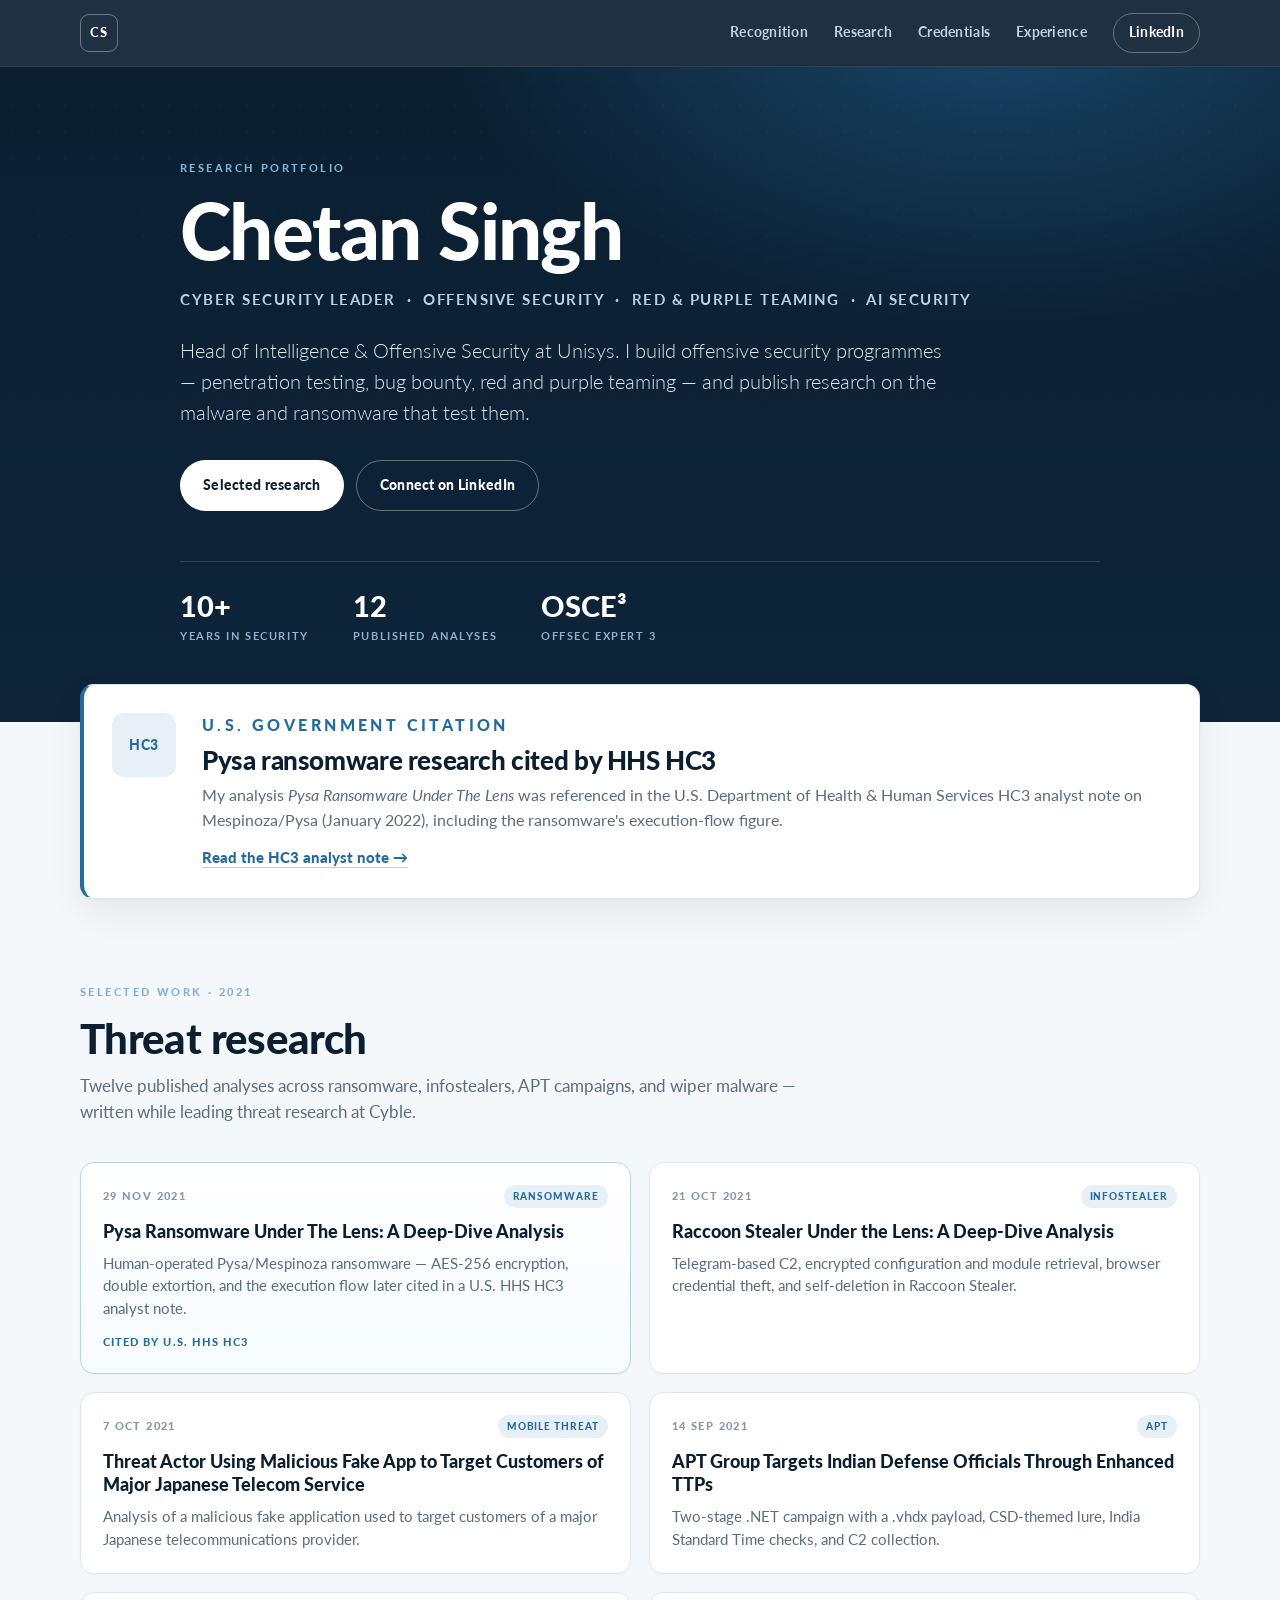
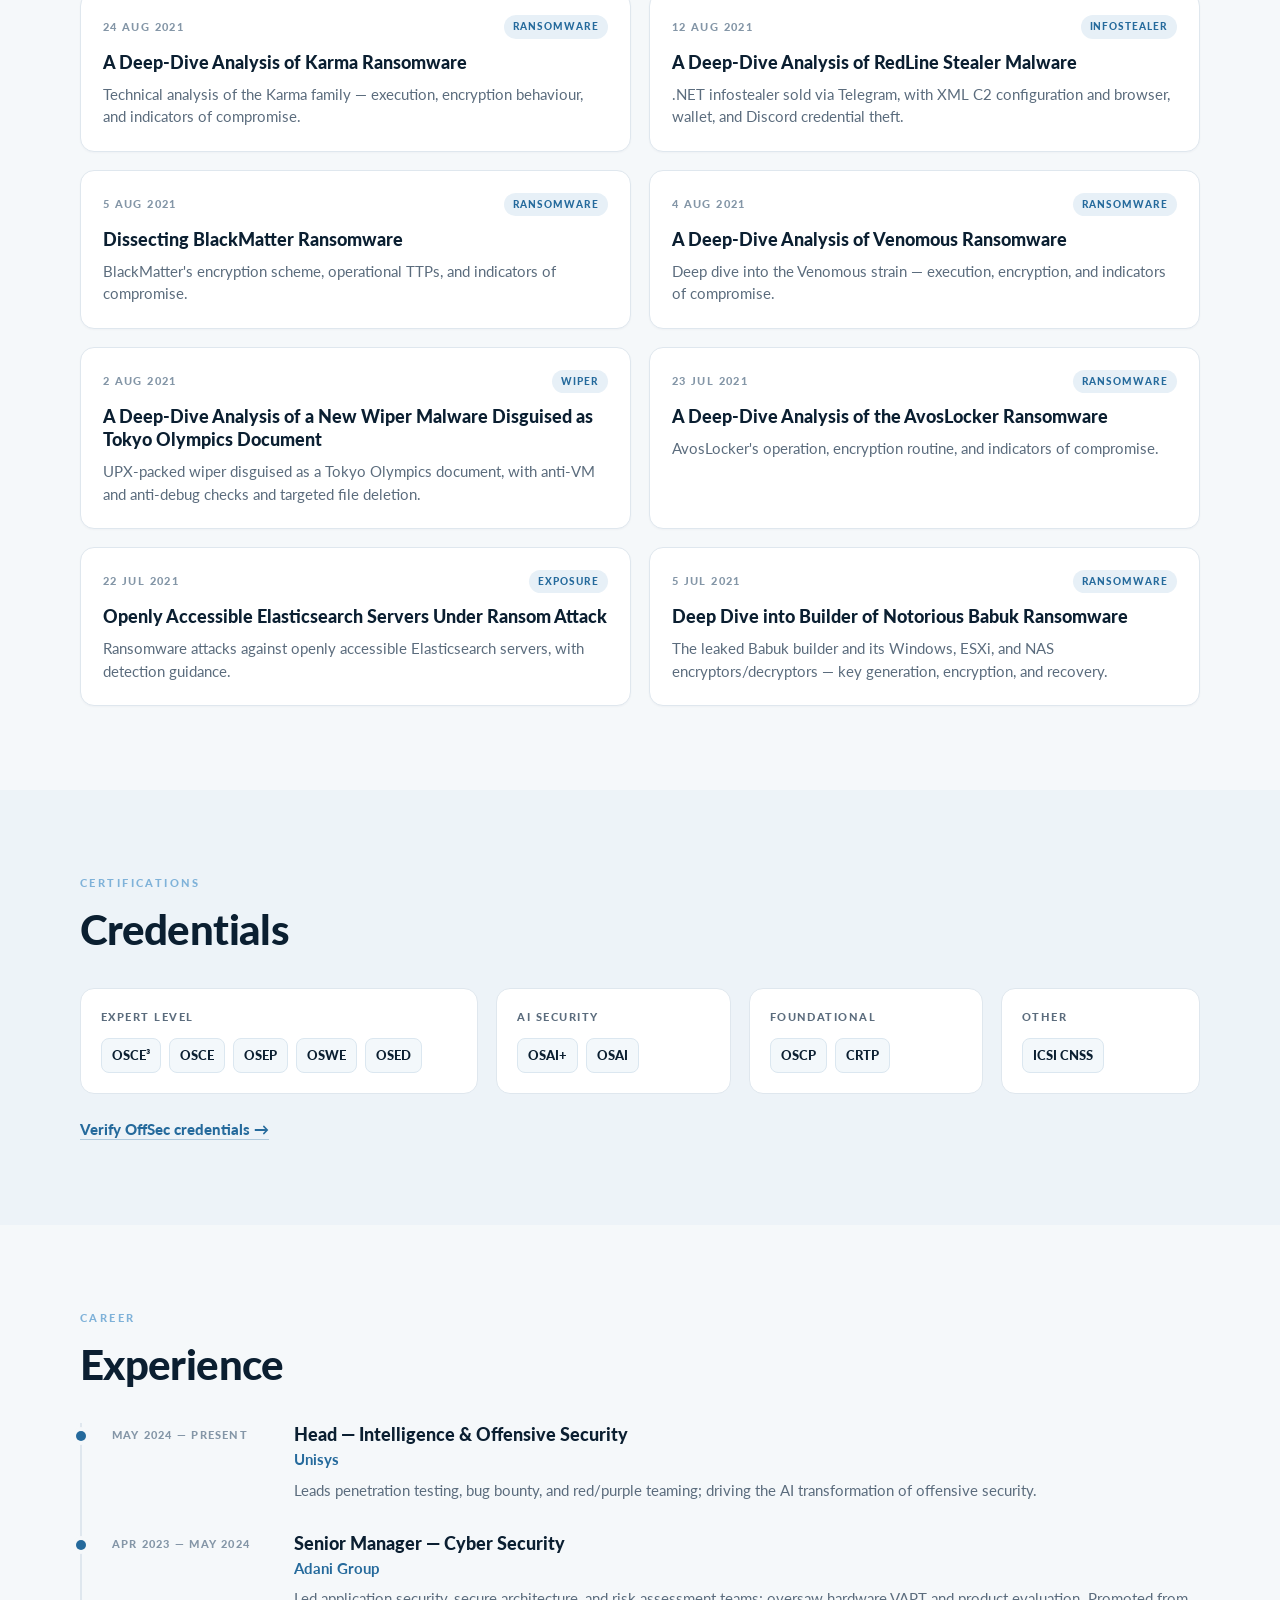
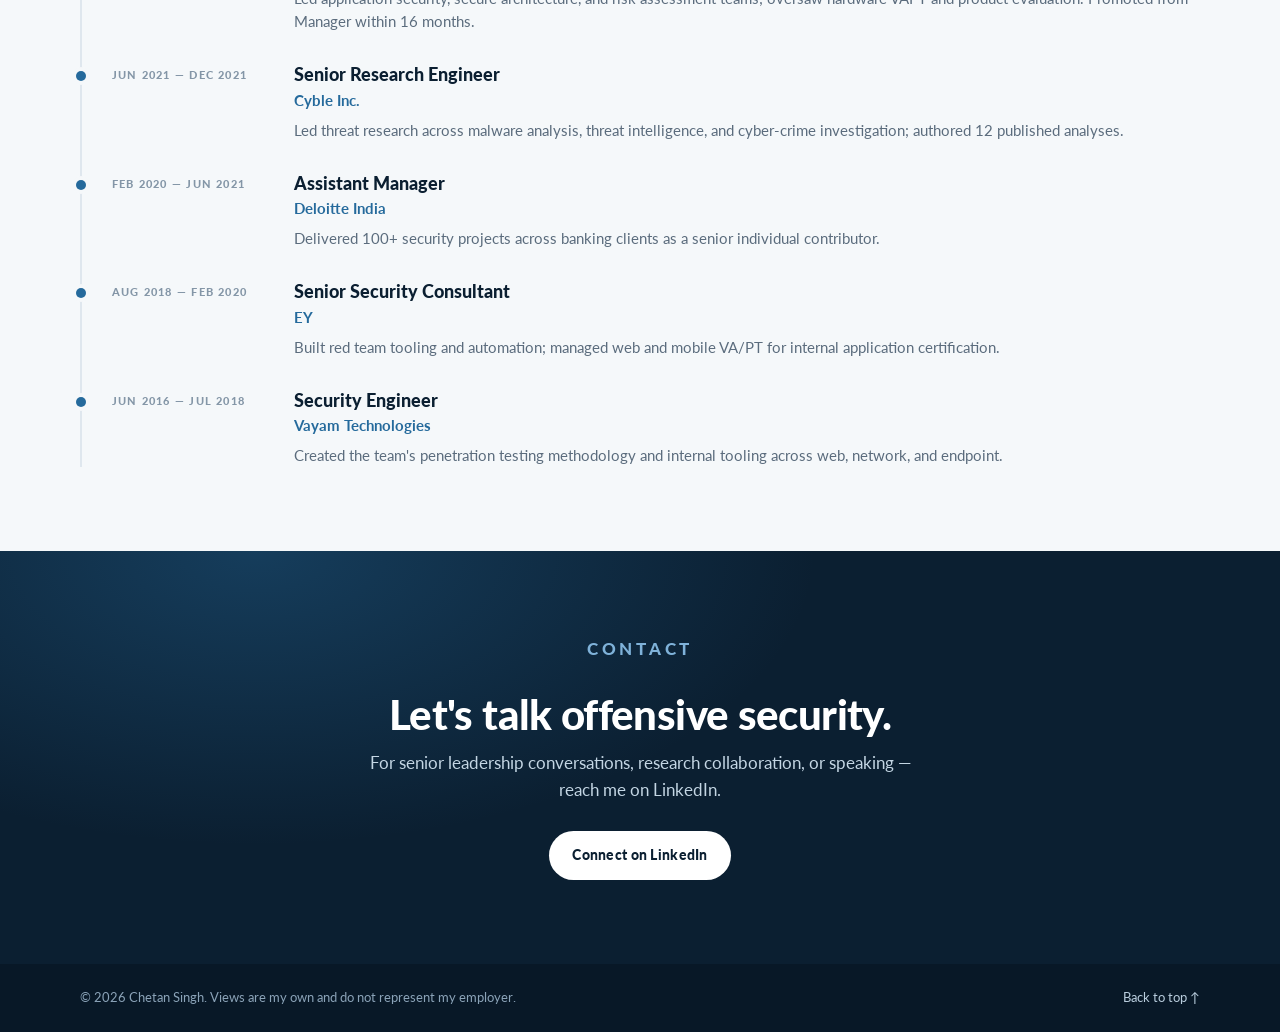
==== index.html @ 319d77e4 "Add research portfolio site Static single-page portfolio with selected threat research, credentials," ====
<!DOCTYPE html>
<html lang="en">
<head>
  <meta charset="utf-8">
  <meta name="viewport" content="width=device-width, initial-scale=1">
  <meta name="robots" content="noindex, nofollow, noarchive, nosnippet">
  <meta name="googlebot" content="noindex, nofollow, noarchive, nosnippet">
  <title>Chetan Singh — Offensive Security Leader</title>
  <meta name="description" content="Research portfolio of Chetan Singh, Head of Intelligence and Offensive Security at Unisys. OSCE³ certified; published threat research on ransomware, infostealers, APT campaigns, and wiper malware.">
  <meta name="author" content="Chetan Singh">
  <meta property="og:title" content="Chetan Singh — Offensive Security Leader">
  <meta property="og:description" content="Selected threat research, credentials, and experience. Head of Intelligence and Offensive Security at Unisys; OSCE³ certified.">
  <meta property="og:type" content="website">
  <meta property="og:url" content="https://astraparad0x.github.io/">
  <meta property="og:image" content="https://astraparad0x.github.io/assets/og.png">
  <meta name="twitter:card" content="summary_large_image">
  <meta name="twitter:title" content="Chetan Singh — Offensive Security Leader">
  <meta name="twitter:description" content="Selected threat research, credentials, and experience.">
  <meta name="twitter:image" content="https://astraparad0x.github.io/assets/og.png">
  <link rel="icon" href="assets/favicon.svg" type="image/svg+xml">
  <link rel="preconnect" href="https://fonts.googleapis.com">
  <link rel="preconnect" href="https://fonts.gstatic.com" crossorigin>
  <link href="https://fonts.googleapis.com/css2?family=Lato:wght@300;400;700;900&display=swap" rel="stylesheet">
  <link rel="stylesheet" href="assets/styles.css">
</head>
<body>
  <a class="skip" href="#research">Skip to research</a>

  <header class="site-header">
    <div class="wrap nav">
      <a class="brand" href="#top" aria-label="Chetan Singh — home">
        <span class="monogram">CS</span>
      </a>
      <nav aria-label="Primary">
        <a href="#recognition">Recognition</a>
        <a href="#research">Research</a>
        <a href="#credentials">Credentials</a>
        <a href="#experience">Experience</a>
        <a class="nav-cta" href="https://www.linkedin.com/in/xchetan" target="_blank" rel="noopener">LinkedIn</a>
      </nav>
    </div>
  </header>

  <main id="top">
    <section class="hero">
      <div class="wrap hero-inner">
        <p class="eyebrow">Research portfolio</p>
        <h1>Chetan Singh</h1>
        <p class="role">Cyber security leader &nbsp;·&nbsp; Offensive security <span class="role-extra">&nbsp;·&nbsp; Red &amp; purple teaming</span> &nbsp;·&nbsp; AI security</p>
        <p class="hero-copy">Head of Intelligence &amp; Offensive Security at Unisys. I build offensive security programmes — penetration testing, bug bounty, red and purple teaming — and publish research on the malware and ransomware that test them.</p>
        <div class="hero-actions">
          <a class="btn primary" href="#research">Selected research</a>
          <a class="btn ghost" href="https://www.linkedin.com/in/xchetan" target="_blank" rel="noopener">Connect on LinkedIn</a>
        </div>
        <div class="stats">
          <div class="stat"><span class="stat-num">10+</span><span class="stat-label">Years in security</span></div>
          <div class="stat"><span class="stat-num">12</span><span class="stat-label">Published analyses</span></div>
          <div class="stat"><span class="stat-num">OSCE³</span><span class="stat-label">OffSec Expert 3</span></div>
        </div>
      </div>
    </section>

    <section id="recognition" class="section recognition" aria-labelledby="recognition-title">
      <div class="wrap">
        <div class="callout">
          <div class="callout-mark" aria-hidden="true">HC3</div>
          <div class="callout-body">
            <p class="eyebrow">U.S. government citation</p>
            <h2 id="recognition-title">Pysa ransomware research cited by HHS HC3</h2>
            <p>My analysis <em>Pysa Ransomware Under The Lens</em> was referenced in the U.S. Department of Health &amp; Human Services HC3 analyst note on Mespinoza/Pysa (January 2022), including the ransomware's execution-flow figure.</p>
            <a class="text-link" href="https://www.aha.org/system/files/media/file/2022/01/hc3-tlp-white-analyst-note-mespinoza-goldburlap-cyborg-spider-january-6--2022.pdf" target="_blank" rel="noopener">Read the HC3 analyst note <span aria-hidden="true">→</span></a>
          </div>
        </div>
      </div>
    </section>

    <section id="research" class="section" aria-labelledby="research-title">
      <div class="wrap">
        <div class="section-head">
          <p class="eyebrow">Selected work · 2021</p>
          <h2 id="research-title">Threat research</h2>
          <p class="section-sub">Twelve published analyses across ransomware, infostealers, APT campaigns, and wiper malware — written while leading threat research at Cyble.</p>
        </div>

        <div class="research-grid">
          <article class="card featured">
            <div class="card-top"><span class="date">29 Nov 2021</span><span class="tag">Ransomware</span></div>
            <h3><a href="https://cyble.com/blog/pysa-ransomware-under-the-lens-a-deep-dive-analysis/" target="_blank" rel="noopener">Pysa Ransomware Under The Lens: A Deep-Dive Analysis</a></h3>
            <p>Human-operated Pysa/Mespinoza ransomware — AES-256 encryption, double extortion, and the execution flow later cited in a U.S. HHS HC3 analyst note.</p>
            <span class="card-note">Cited by U.S. HHS HC3</span>
          </article>

          <article class="card">
            <div class="card-top"><span class="date">21 Oct 2021</span><span class="tag">Infostealer</span></div>
            <h3><a href="https://cyble.com/blog/raccoon-stealer-under-the-lens-a-deep-dive-analysis/" target="_blank" rel="noopener">Raccoon Stealer Under the Lens: A Deep-Dive Analysis</a></h3>
            <p>Telegram-based C2, encrypted configuration and module retrieval, browser credential theft, and self-deletion in Raccoon Stealer.</p>
          </article>

          <article class="card">
            <div class="card-top"><span class="date">7 Oct 2021</span><span class="tag">Mobile threat</span></div>
            <h3><a href="https://cyble.com/blog/threat-actor-using-malicious-fake-app-to-target-customers-of-major-japanese-telecom-service/" target="_blank" rel="noopener">Threat Actor Using Malicious Fake App to Target Customers of Major Japanese Telecom Service</a></h3>
            <p>Analysis of a malicious fake application used to target customers of a major Japanese telecommunications provider.</p>
          </article>

          <article class="card">
            <div class="card-top"><span class="date">14 Sep 2021</span><span class="tag">APT</span></div>
            <h3><a href="https://cyble.com/blog/apt-group-targets-indian-defense-officials-through-enhanced-ttps/" target="_blank" rel="noopener">APT Group Targets Indian Defense Officials Through Enhanced TTPs</a></h3>
            <p>Two-stage .NET campaign with a .vhdx payload, CSD-themed lure, India Standard Time checks, and C2 collection.</p>
          </article>

          <article class="card">
            <div class="card-top"><span class="date">24 Aug 2021</span><span class="tag">Ransomware</span></div>
            <h3><a href="https://cyble.com/blog/a-deep-dive-analysis-of-karma-ransomware/" target="_blank" rel="noopener">A Deep-Dive Analysis of Karma Ransomware</a></h3>
            <p>Technical analysis of the Karma family — execution, encryption behaviour, and indicators of compromise.</p>
          </article>

          <article class="card">
            <div class="card-top"><span class="date">12 Aug 2021</span><span class="tag">Infostealer</span></div>
            <h3><a href="https://cyble.com/blog/a-deep-dive-analysis-of-redline-stealer-malware/" target="_blank" rel="noopener">A Deep-Dive Analysis of RedLine Stealer Malware</a></h3>
            <p>.NET infostealer sold via Telegram, with XML C2 configuration and browser, wallet, and Discord credential theft.</p>
          </article>

          <article class="card">
            <div class="card-top"><span class="date">5 Aug 2021</span><span class="tag">Ransomware</span></div>
            <h3><a href="https://cyble.com/blog/dissecting-blackmatter-ransomware/" target="_blank" rel="noopener">Dissecting BlackMatter Ransomware</a></h3>
            <p>BlackMatter's encryption scheme, operational TTPs, and indicators of compromise.</p>
          </article>

          <article class="card">
            <div class="card-top"><span class="date">4 Aug 2021</span><span class="tag">Ransomware</span></div>
            <h3><a href="https://cyble.com/blog/a-deep-dive-analysis-of-venomous-ransomware/" target="_blank" rel="noopener">A Deep-Dive Analysis of Venomous Ransomware</a></h3>
            <p>Deep dive into the Venomous strain — execution, encryption, and indicators of compromise.</p>
          </article>

          <article class="card">
            <div class="card-top"><span class="date">2 Aug 2021</span><span class="tag">Wiper</span></div>
            <h3><a href="https://cyble.com/blog/a-deep-dive-analysis-of-a-new-wiper-malware-disguised-as-tokyo-olympics-document/" target="_blank" rel="noopener">A Deep-Dive Analysis of a New Wiper Malware Disguised as Tokyo Olympics Document</a></h3>
            <p>UPX-packed wiper disguised as a Tokyo Olympics document, with anti-VM and anti-debug checks and targeted file deletion.</p>
          </article>

          <article class="card">
            <div class="card-top"><span class="date">23 Jul 2021</span><span class="tag">Ransomware</span></div>
            <h3><a href="https://cyble.com/blog/deep-dive-analysis-avoslocker-ransomware/" target="_blank" rel="noopener">A Deep-Dive Analysis of the AvosLocker Ransomware</a></h3>
            <p>AvosLocker's operation, encryption routine, and indicators of compromise.</p>
          </article>

          <article class="card">
            <div class="card-top"><span class="date">22 Jul 2021</span><span class="tag">Exposure</span></div>
            <h3><a href="https://cyble.com/blog/openly-accessible-elasticsearch-servers-under-ransom-attack/" target="_blank" rel="noopener">Openly Accessible Elasticsearch Servers Under Ransom Attack</a></h3>
            <p>Ransomware attacks against openly accessible Elasticsearch servers, with detection guidance.</p>
          </article>

          <article class="card">
            <div class="card-top"><span class="date">5 Jul 2021</span><span class="tag">Ransomware</span></div>
            <h3><a href="https://cyble.com/blog/deep-dive-into-builder-of-notorious-babuk-ransomware/" target="_blank" rel="noopener">Deep Dive into Builder of Notorious Babuk Ransomware</a></h3>
            <p>The leaked Babuk builder and its Windows, ESXi, and NAS encryptors/decryptors — key generation, encryption, and recovery.</p>
          </article>
        </div>
      </div>
    </section>

    <section id="credentials" class="section alt" aria-labelledby="credentials-title">
      <div class="wrap">
        <div class="section-head">
          <p class="eyebrow">Certifications</p>
          <h2 id="credentials-title">Credentials</h2>
        </div>
        <div class="cred-groups">
          <div class="cred-group">
            <h3>Expert level</h3>
            <ul><li>OSCE³</li><li>OSCE</li><li>OSEP</li><li>OSWE</li><li>OSED</li></ul>
          </div>
          <div class="cred-group">
            <h3>AI security</h3>
            <ul><li>OSAI+</li><li>OSAI</li></ul>
          </div>
          <div class="cred-group">
            <h3>Foundational</h3>
            <ul><li>OSCP</li><li>CRTP</li></ul>
          </div>
          <div class="cred-group">
            <h3>Other</h3>
            <ul><li>ICSI CNSS</li></ul>
          </div>
        </div>
        <p class="cred-verify"><a class="text-link" href="https://credentials.offsec.com/profile/chetanchetan494004/wallet" target="_blank" rel="noopener">Verify OffSec credentials <span aria-hidden="true">→</span></a></p>
      </div>
    </section>

    <section id="experience" class="section" aria-labelledby="experience-title">
      <div class="wrap">
        <div class="section-head">
          <p class="eyebrow">Career</p>
          <h2 id="experience-title">Experience</h2>
        </div>
        <ol class="timeline">
          <li>
            <div class="when">May 2024 — Present</div>
            <div class="what">
              <h3>Head — Intelligence &amp; Offensive Security</h3>
              <p class="org">Unisys</p>
              <p>Leads penetration testing, bug bounty, and red/purple teaming; driving the AI transformation of offensive security.</p>
            </div>
          </li>
          <li>
            <div class="when">Apr 2023 — May 2024</div>
            <div class="what">
              <h3>Senior Manager — Cyber Security</h3>
              <p class="org">Adani Group</p>
              <p>Led application security, secure architecture, and risk assessment teams; oversaw hardware VAPT and product evaluation. Promoted from Manager within 16 months.</p>
            </div>
          </li>
          <li>
            <div class="when">Jun 2021 — Dec 2021</div>
            <div class="what">
              <h3>Senior Research Engineer</h3>
              <p class="org">Cyble Inc.</p>
              <p>Led threat research across malware analysis, threat intelligence, and cyber-crime investigation; authored 12 published analyses.</p>
            </div>
          </li>
          <li>
            <div class="when">Feb 2020 — Jun 2021</div>
            <div class="what">
              <h3>Assistant Manager</h3>
              <p class="org">Deloitte India</p>
              <p>Delivered 100+ security projects across banking clients as a senior individual contributor.</p>
            </div>
          </li>
          <li>
            <div class="when">Aug 2018 — Feb 2020</div>
            <div class="what">
              <h3>Senior Security Consultant</h3>
              <p class="org">EY</p>
              <p>Built red team tooling and automation; managed web and mobile VA/PT for internal application certification.</p>
            </div>
          </li>
          <li>
            <div class="when">Jun 2016 — Jul 2018</div>
            <div class="what">
              <h3>Security Engineer</h3>
              <p class="org">Vayam Technologies</p>
              <p>Created the team's penetration testing methodology and internal tooling across web, network, and endpoint.</p>
            </div>
          </li>
        </ol>
      </div>
    </section>

    <section id="contact" class="contact" aria-labelledby="contact-title">
      <div class="wrap">
        <p class="eyebrow">Contact</p>
        <h2 id="contact-title">Let's talk offensive security.</h2>
        <p>For senior leadership conversations, research collaboration, or speaking — reach me on LinkedIn.</p>
        <a class="btn primary" href="https://www.linkedin.com/in/xchetan" target="_blank" rel="noopener">Connect on LinkedIn</a>
      </div>
    </section>
  </main>

  <footer>
    <div class="wrap footer-inner">
      <p>© 2026 Chetan Singh. Views are my own and do not represent my employer.</p>
      <p><a href="#top">Back to top <span aria-hidden="true">↑</span></a></p>
    </div>
  </footer>
</body>
</html>
---- assets/styles.css ----
:root {
  --navy: #0b1f31;
  --navy-2: #102a44;
  --ink: #17232f;
  --muted: #5b6c7d;
  --accent: #256a9c;
  --accent-2: #7fb2d9;
  --accent-soft: #e7f0f7;
  --line: #dfe7ee;
  --bg: #f5f8fa;
  --card: #ffffff;
  --radius: 14px;
  --shadow: 0 1px 2px rgba(11, 31, 49, 0.04), 0 14px 34px rgba(11, 31, 49, 0.07);
  --max: 1120px;
}

* { box-sizing: border-box; }

html {
  scroll-behavior: smooth;
  scroll-padding-top: 84px;
}

body {
  margin: 0;
  background: var(--bg);
  color: var(--ink);
  font-family: "Lato", "Segoe UI", "Helvetica Neue", Arial, sans-serif;
  font-size: 16px;
  line-height: 1.6;
  -webkit-font-smoothing: antialiased;
  text-rendering: optimizeLegibility;
}

img, svg { max-width: 100%; }

.wrap {
  width: min(100% - 40px, var(--max));
  margin-inline: auto;
}

.skip {
  position: absolute;
  left: 12px;
  top: -60px;
  z-index: 100;
  background: #fff;
  color: var(--navy);
  padding: 10px 16px;
  border-radius: 8px;
  font-weight: 900;
  text-decoration: none;
  transition: top 0.2s ease;
}
.skip:focus { top: 12px; }

a:focus-visible {
  outline: 3px solid var(--accent-2);
  outline-offset: 3px;
  border-radius: 4px;
}

/* ---------- Header ---------- */
.site-header {
  position: sticky;
  top: 0;
  z-index: 50;
  background: rgba(11, 31, 49, 0.92);
  -webkit-backdrop-filter: blur(12px);
  backdrop-filter: blur(12px);
  border-bottom: 1px solid rgba(255, 255, 255, 0.08);
}

.nav {
  display: flex;
  align-items: center;
  justify-content: space-between;
  height: 66px;
}

.brand {
  display: inline-flex;
  align-items: center;
  text-decoration: none;
  color: #fff;
}

.monogram {
  display: inline-grid;
  place-items: center;
  width: 38px;
  height: 38px;
  border: 1px solid rgba(255, 255, 255, 0.35);
  border-radius: 9px;
  font-size: 12.5px;
  font-weight: 900;
  letter-spacing: 0.1em;
  color: #fff;
}

.nav nav {
  display: flex;
  align-items: center;
  gap: 26px;
}

.nav nav a {
  color: #c2d2e0;
  text-decoration: none;
  font-size: 13.5px;
  font-weight: 700;
  letter-spacing: 0.02em;
  transition: color 0.15s ease;
}

.nav nav a:hover { color: #fff; }

.nav-cta {
  border: 1px solid rgba(255, 255, 255, 0.32);
  border-radius: 999px;
  padding: 8px 15px;
  color: #fff !important;
}
.nav-cta:hover { background: rgba(255, 255, 255, 0.08); }

/* ---------- Hero ---------- */
.hero {
  position: relative;
  overflow: hidden;
  background:
    radial-gradient(900px 520px at 78% -10%, rgba(37, 106, 156, 0.55) 0%, rgba(37, 106, 156, 0) 62%),
    linear-gradient(180deg, #0b1f31 0%, #0e2439 100%);
  color: #fff;
  padding: 92px 0 78px;
}

.hero::after {
  content: "";
  position: absolute;
  inset: 0;
  pointer-events: none;
  background-image: radial-gradient(rgba(255, 255, 255, 0.08) 1px, transparent 1px);
  background-size: 26px 26px;
  opacity: 0.35;
  mask-image: linear-gradient(180deg, #000 0%, transparent 75%);
  -webkit-mask-image: linear-gradient(180deg, #000 0%, transparent 75%);
}

.hero-inner {
  position: relative;
  z-index: 1;
  max-width: 920px;
}

.eyebrow {
  margin: 0 0 14px;
  font-size: 11px;
  font-weight: 900;
  letter-spacing: 0.22em;
  text-transform: uppercase;
  color: var(--accent-2);
}

h1 {
  margin: 0 0 18px;
  font-size: clamp(46px, 7.4vw, 78px);
  font-weight: 900;
  line-height: 1.01;
  letter-spacing: -0.02em;
}

.role {
  margin: 0 0 24px;
  font-size: clamp(12.5px, 1.5vw, 15px);
  font-weight: 700;
  letter-spacing: 0.1em;
  text-transform: uppercase;
  color: #b7d2e7;
}

.hero-copy {
  max-width: 780px;
  margin: 0 0 32px;
  font-size: clamp(17px, 2vw, 20px);
  font-weight: 300;
  line-height: 1.55;
  color: #dce7f0;
}

.hero-actions {
  display: flex;
  flex-wrap: wrap;
  gap: 12px;
  margin-bottom: 50px;
}

.btn {
  display: inline-flex;
  align-items: center;
  justify-content: center;
  padding: 13px 23px;
  border-radius: 999px;
  font-size: 14px;
  font-weight: 900;
  letter-spacing: 0.02em;
  text-decoration: none;
  transition: transform 0.18s ease, box-shadow 0.18s ease, background 0.18s ease;
}

.btn.primary {
  background: #fff;
  color: var(--navy);
}
.btn.primary:hover {
  transform: translateY(-2px);
  box-shadow: 0 10px 26px rgba(0, 0, 0, 0.2);
}

.btn.ghost {
  border: 1px solid rgba(255, 255, 255, 0.36);
  color: #fff;
}
.btn.ghost:hover { background: rgba(255, 255, 255, 0.08); }

.stats {
  display: flex;
  flex-wrap: wrap;
  gap: 44px;
  padding-top: 28px;
  border-top: 1px solid rgba(255, 255, 255, 0.14);
}

.stat-num {
  display: block;
  font-size: 29px;
  font-weight: 900;
  line-height: 1.1;
  color: #fff;
}
.stat-label {
  display: block;
  margin-top: 6px;
  font-size: 10.5px;
  font-weight: 700;
  letter-spacing: 0.15em;
  text-transform: uppercase;
  color: #8fb2cd;
}

/* ---------- Sections ---------- */
.section { padding: 84px 0; }
.section.alt { background: #edf3f8; }

.section-head {
  max-width: 730px;
  margin-bottom: 36px;
}

h2 {
  margin: 0 0 12px;
  font-size: clamp(30px, 4vw, 42px);
  font-weight: 900;
  line-height: 1.1;
  letter-spacing: -0.015em;
  color: var(--navy);
}

.section-sub {
  margin: 0;
  font-size: 16.5px;
  color: var(--muted);
}

/* ---------- Recognition ---------- */
.recognition {
  padding-top: 0;
  padding-bottom: 0;
}

.callout {
  position: relative;
  z-index: 2;
  display: flex;
  gap: 26px;
  align-items: flex-start;
  margin-top: -38px;
  padding: 28px;
  background: #fff;
  border: 1px solid var(--line);
  border-left: 4px solid var(--accent);
  border-radius: var(--radius);
  box-shadow: var(--shadow);
}

.callout-mark {
  flex: 0 0 auto;
  display: grid;
  place-items: center;
  width: 64px;
  height: 64px;
  border-radius: 12px;
  background: var(--accent-soft);
  color: var(--accent);
  font-size: 14px;
  font-weight: 900;
  letter-spacing: 0.06em;
}

.callout .eyebrow { color: var(--accent); margin-bottom: 8px; }

.callout h2 {
  margin: 0 0 8px;
  font-size: clamp(21px, 2.4vw, 26px);
}

.callout p {
  margin: 0 0 12px;
  color: var(--muted);
  font-size: 15.5px;
}

.text-link {
  color: var(--accent);
  font-weight: 900;
  font-size: 14.5px;
  text-decoration: none;
  border-bottom: 1px solid rgba(37, 106, 156, 0.3);
  padding-bottom: 1px;
}
.text-link:hover { border-bottom-color: var(--accent); }

/* ---------- Research ---------- */
.research-grid {
  display: grid;
  grid-template-columns: repeat(2, minmax(0, 1fr));
  gap: 18px;
}

.card {
  display: flex;
  flex-direction: column;
  padding: 22px;
  background: var(--card);
  border: 1px solid var(--line);
  border-radius: var(--radius);
  box-shadow: 0 1px 2px rgba(11, 31, 49, 0.03);
  transition: transform 0.18s ease, box-shadow 0.18s ease, border-color 0.18s ease;
}

.card:hover {
  transform: translateY(-2px);
  border-color: #c9dae8;
  box-shadow: var(--shadow);
}

.card.featured {
  border-color: #b9d4e7;
  background: linear-gradient(180deg, #ffffff 0%, #f6fbfe 100%);
}

.card-top {
  display: flex;
  align-items: center;
  justify-content: space-between;
  gap: 10px;
  margin-bottom: 12px;
}

.date {
  font-size: 10.5px;
  font-weight: 900;
  letter-spacing: 0.13em;
  text-transform: uppercase;
  color: #8496a7;
}

.tag {
  padding: 4px 9px;
  border-radius: 999px;
  background: var(--accent-soft);
  color: var(--accent);
  font-size: 9.5px;
  font-weight: 900;
  letter-spacing: 0.1em;
  text-transform: uppercase;
  white-space: nowrap;
}

.card h3 {
  margin: 0 0 10px;
  font-size: 17.5px;
  font-weight: 900;
  line-height: 1.32;
  color: var(--navy);
}

.card h3 a {
  color: inherit;
  text-decoration: none;
}
.card h3 a:hover { color: var(--accent); }

.card p {
  margin: 0;
  font-size: 14.5px;
  line-height: 1.55;
  color: var(--muted);
}

.card-note {
  margin-top: 14px;
  font-size: 10.5px;
  font-weight: 900;
  letter-spacing: 0.1em;
  text-transform: uppercase;
  color: var(--accent);
}

/* ---------- Credentials ---------- */
.cred-groups {
  display: grid;
  grid-template-columns: 1.7fr 1fr 1fr 0.85fr;
  gap: 18px;
}

.cred-group {
  padding: 20px;
  background: #fff;
  border: 1px solid var(--line);
  border-radius: var(--radius);
}

.cred-group h3 {
  margin: 0 0 12px;
  font-size: 10.5px;
  font-weight: 900;
  letter-spacing: 0.14em;
  text-transform: uppercase;
  color: var(--muted);
}

.cred-group ul {
  display: flex;
  flex-wrap: wrap;
  gap: 8px;
  margin: 0;
  padding: 0;
  list-style: none;
}

.cred-group li {
  padding: 6px 10px;
  border: 1px solid #dbe7f0;
  border-radius: 8px;
  background: #f3f8fb;
  color: var(--navy);
  font-size: 13px;
  font-weight: 900;
}

.cred-verify { margin: 22px 0 0; }

/* ---------- Experience ---------- */
.timeline {
  margin: 0;
  padding: 0;
  list-style: none;
  border-left: 2px solid var(--line);
}

.timeline li {
  position: relative;
  display: grid;
  grid-template-columns: 158px minmax(0, 1fr);
  gap: 24px;
  padding: 0 0 30px 30px;
}
.timeline li:last-child { padding-bottom: 0; }

.timeline li::before {
  content: "";
  position: absolute;
  left: -6px;
  top: 8px;
  width: 10px;
  height: 10px;
  border-radius: 50%;
  background: var(--accent);
  box-shadow: 0 0 0 4px var(--bg);
}

.timeline .when {
  padding-top: 3px;
  font-size: 11px;
  font-weight: 900;
  letter-spacing: 0.11em;
  text-transform: uppercase;
  color: #8496a7;
}

.timeline h3 {
  margin: 0;
  font-size: 18px;
  font-weight: 900;
  line-height: 1.3;
  color: var(--navy);
}

.timeline .org {
  margin: 2px 0 7px;
  font-size: 15px;
  font-weight: 700;
  color: var(--accent);
}

.timeline p {
  margin: 0;
  font-size: 14.8px;
  line-height: 1.55;
  color: var(--muted);
}

/* ---------- Contact ---------- */
.contact {
  padding: 84px 0;
  background:
    radial-gradient(800px 420px at 20% 0%, rgba(37, 106, 156, 0.4) 0%, rgba(37, 106, 156, 0) 70%),
    var(--navy);
  color: #fff;
  text-align: center;
}

.contact .eyebrow { color: var(--accent-2); }

.contact h2 {
  color: #fff;
  margin-bottom: 12px;
}

.contact p {
  max-width: 580px;
  margin: 0 auto 28px;
  color: #c4d6e4;
  font-size: 17px;
}

.contact .btn.primary { background: #fff; color: var(--navy); }

/* ---------- Footer ---------- */
footer {
  padding: 24px 0;
  background: #081827;
  color: #8ba3b8;
  font-size: 12.5px;
}

.footer-inner {
  display: flex;
  flex-wrap: wrap;
  justify-content: space-between;
  gap: 12px;
}

footer p { margin: 0; }

footer a {
  color: #b9cddd;
  text-decoration: none;
}
footer a:hover { color: #fff; }

/* ---------- Responsive ---------- */
@media (max-width: 960px) {
  .research-grid { grid-template-columns: 1fr; }
  .cred-groups { grid-template-columns: repeat(2, minmax(0, 1fr)); }
}

@media (max-width: 720px) {
  .timeline li {
    grid-template-columns: 1fr;
    gap: 5px;
    padding-left: 26px;
  }
  .timeline .when { padding-top: 0; }
}

@media (max-width: 640px) {
  .wrap { width: min(100% - 32px, var(--max)); }

  .nav nav a:not(.nav-cta) { display: none; }

  .role { font-size: 11px; letter-spacing: 0.08em; }
  .role-extra { display: none; }

  .hero { padding: 64px 0 58px; }
  .hero-actions { margin-bottom: 38px; }
  .stats { gap: 26px; }
  .stat-num { font-size: 25px; }

  .section { padding: 62px 0; }
  .recognition { padding-top: 0; padding-bottom: 0; }

  .callout {
    flex-direction: column;
    gap: 16px;
    margin-top: -30px;
    padding: 22px;
  }
  .callout-mark { width: 52px; height: 52px; font-size: 12px; }

  .cred-groups { grid-template-columns: 1fr; }
  .contact { padding: 64px 0; }
}

@media (prefers-reduced-motion: reduce) {
  html { scroll-behavior: auto; }
  *, *::before, *::after { transition: none !important; }
  .card:hover, .btn.primary:hover { transform: none; }
}

@media print {
  .site-header, .hero-actions, .contact, footer { display: none; }
  .hero { background: #fff; color: #000; padding: 0 0 24px; }
  .hero::after { display: none; }
  .role, .hero-copy { color: #333; }
  .card, .callout { box-shadow: none; break-inside: avoid; }
  body { background: #fff; }
}
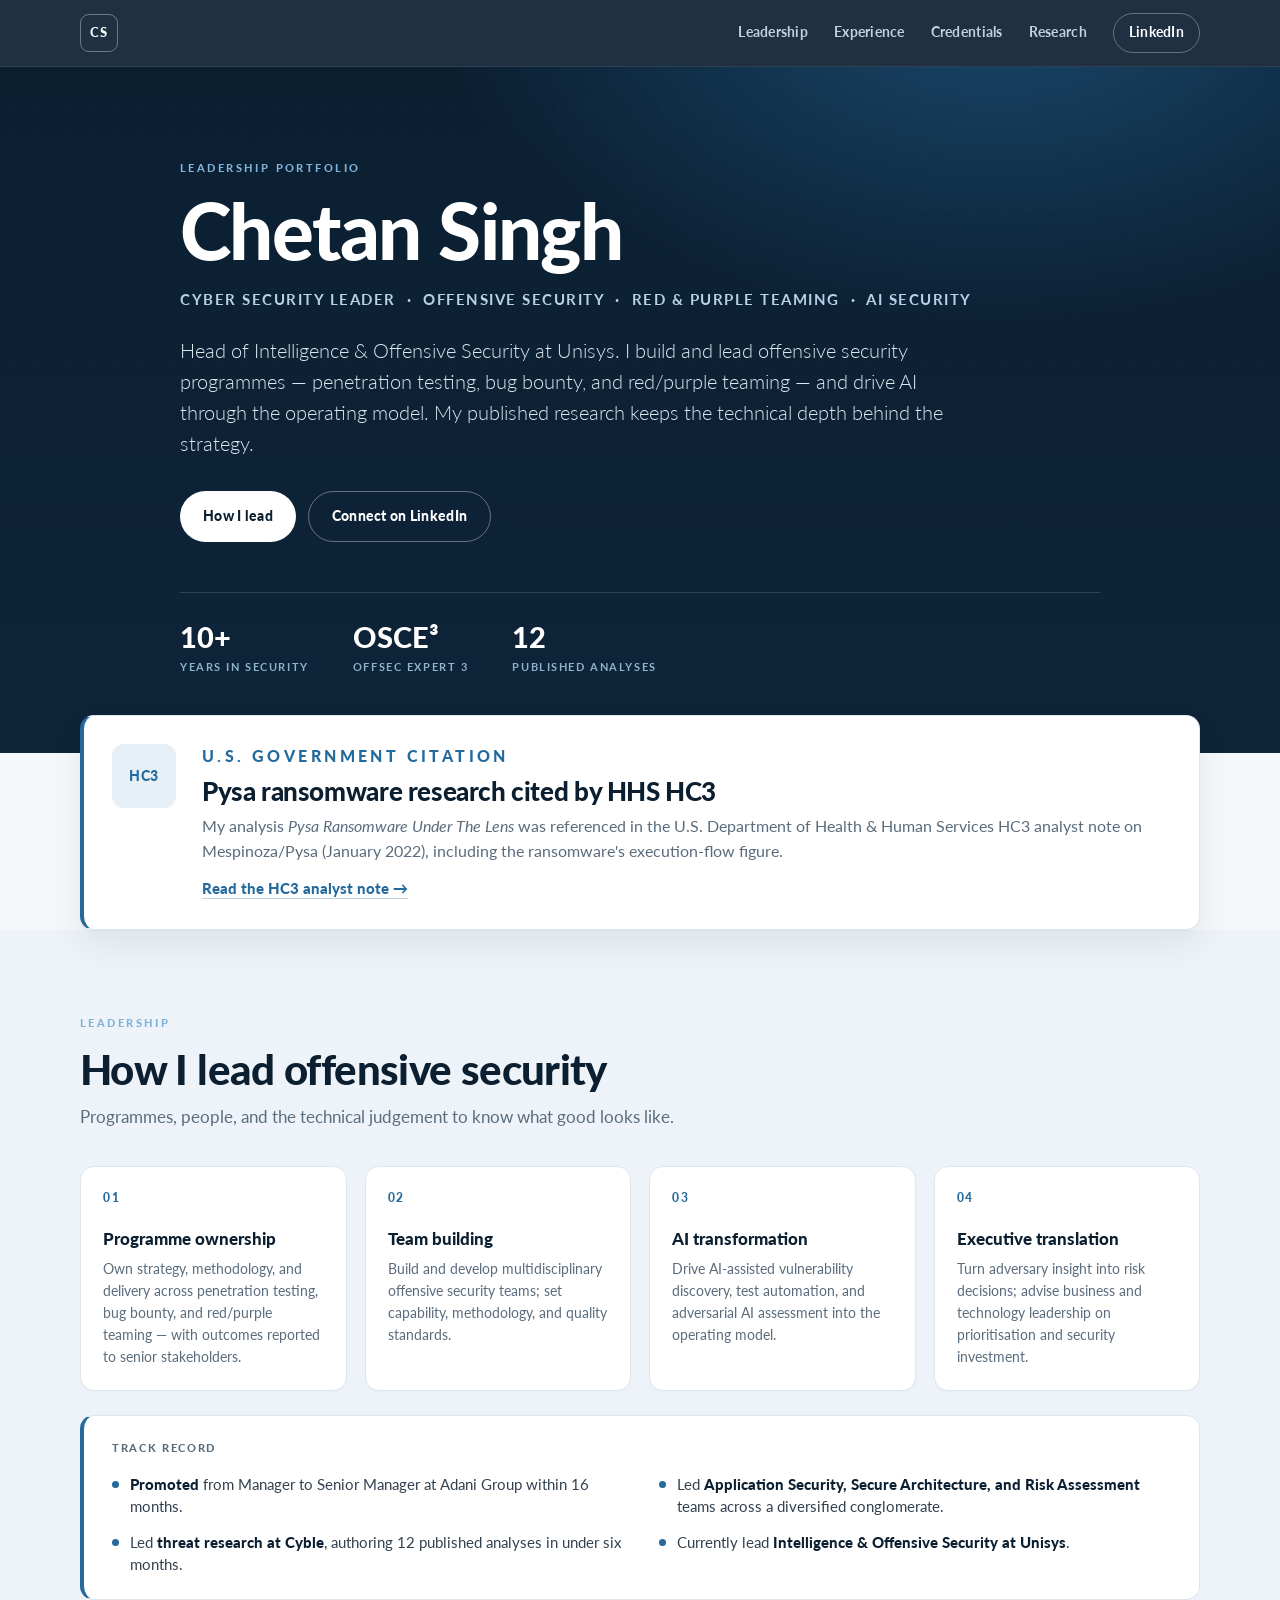
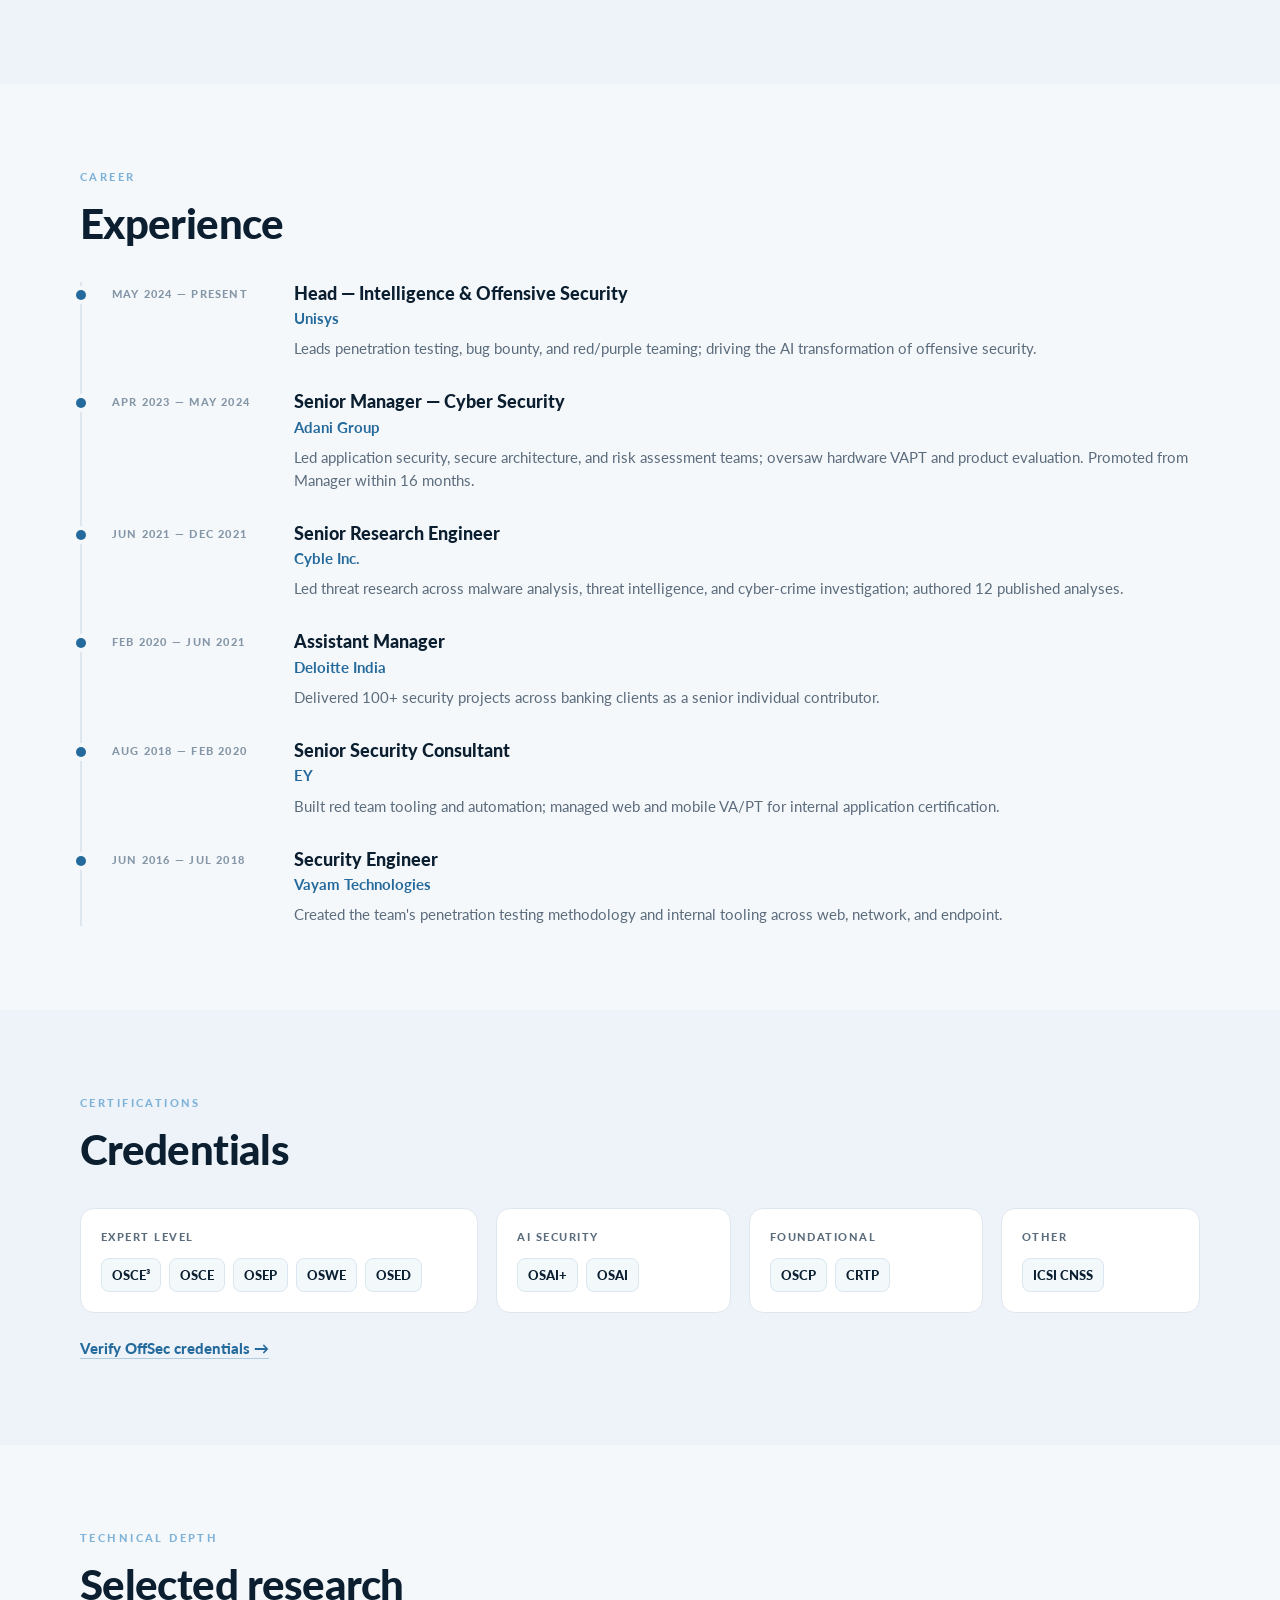
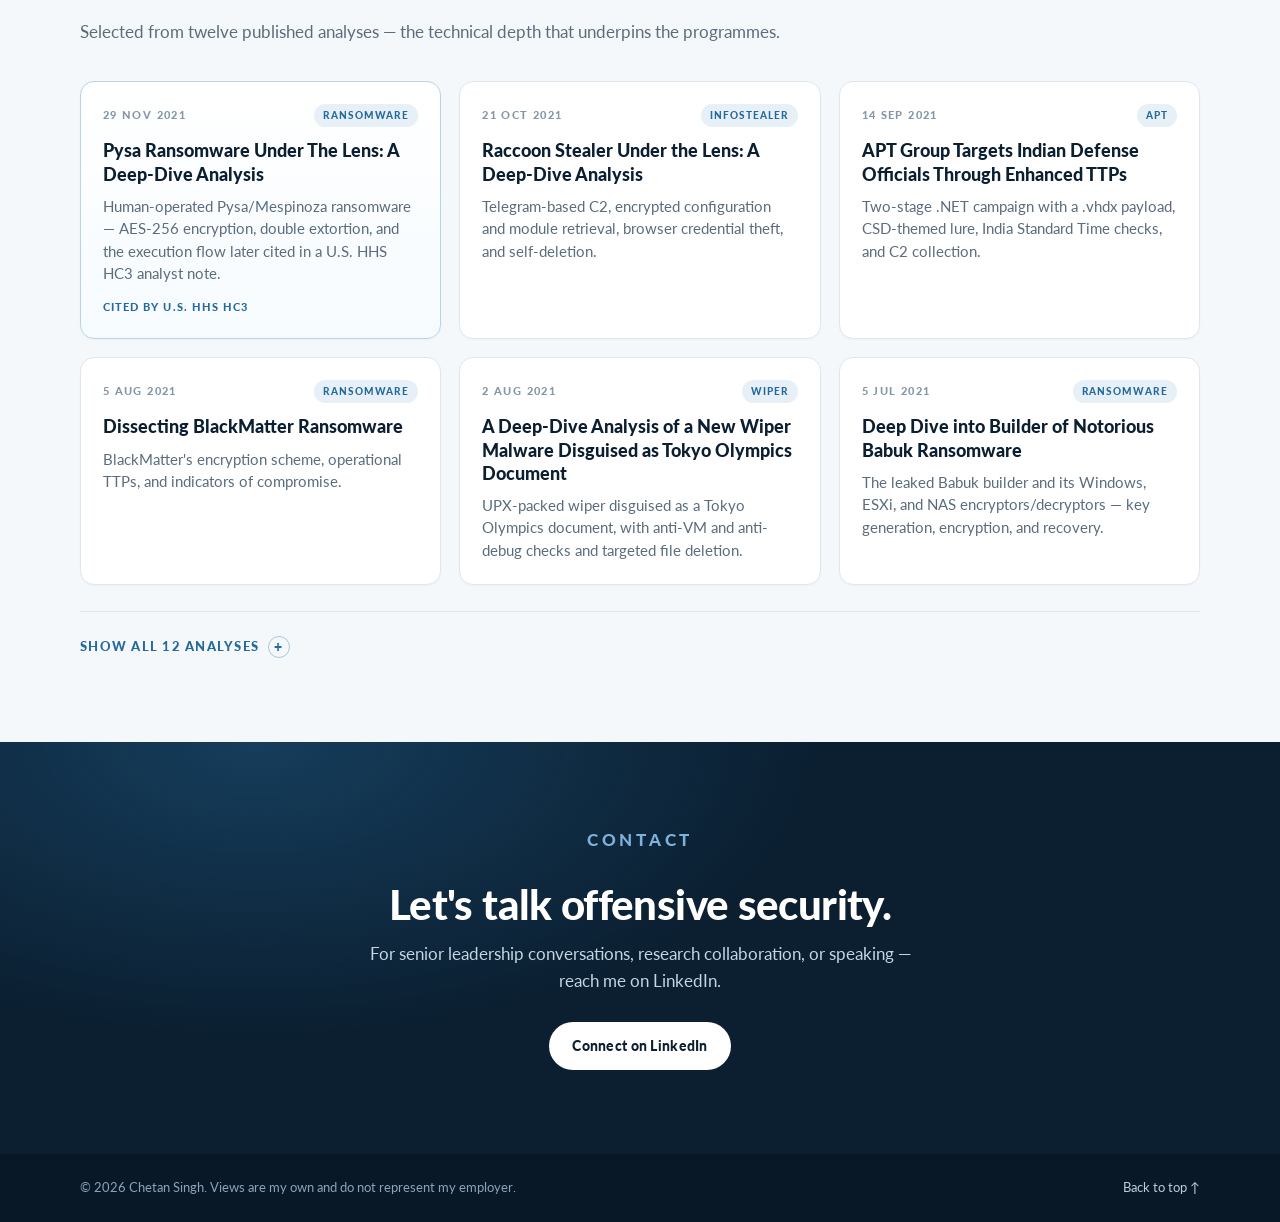
==== commit c7215c37: "Refocus portfolio on leadership Lead with leadership pillars, track record, and experience; compress" ====
--- a/index.html
+++ b/index.html
@@ -5,17 +5,17 @@
   <meta name="viewport" content="width=device-width, initial-scale=1">
   <meta name="robots" content="noindex, nofollow, noarchive, nosnippet">
   <meta name="googlebot" content="noindex, nofollow, noarchive, nosnippet">
-  <title>Chetan Singh — Offensive Security Leader</title>
-  <meta name="description" content="Research portfolio of Chetan Singh, Head of Intelligence and Offensive Security at Unisys. OSCE³ certified; published threat research on ransomware, infostealers, APT campaigns, and wiper malware.">
+  <title>Chetan Singh — Cyber Security Leader</title>
+  <meta name="description" content="Leadership portfolio of Chetan Singh, Head of Intelligence and Offensive Security at Unisys. Offensive security programmes, team leadership, AI security, and published threat research cited by U.S. HHS HC3.">
   <meta name="author" content="Chetan Singh">
-  <meta property="og:title" content="Chetan Singh — Offensive Security Leader">
-  <meta property="og:description" content="Selected threat research, credentials, and experience. Head of Intelligence and Offensive Security at Unisys; OSCE³ certified.">
+  <meta property="og:title" content="Chetan Singh — Cyber Security Leader">
+  <meta property="og:description" content="Offensive security leadership across Unisys, Adani Group, and Big Four consulting — with published threat research cited by U.S. HHS HC3.">
   <meta property="og:type" content="website">
   <meta property="og:url" content="https://astraparad0x.github.io/">
   <meta property="og:image" content="https://astraparad0x.github.io/assets/og.png">
   <meta name="twitter:card" content="summary_large_image">
-  <meta name="twitter:title" content="Chetan Singh — Offensive Security Leader">
-  <meta name="twitter:description" content="Selected threat research, credentials, and experience.">
+  <meta name="twitter:title" content="Chetan Singh — Cyber Security Leader">
+  <meta name="twitter:description" content="Offensive security leadership, AI security, and published threat research.">
   <meta name="twitter:image" content="https://astraparad0x.github.io/assets/og.png">
   <link rel="icon" href="assets/favicon.svg" type="image/svg+xml">
   <link rel="preconnect" href="https://fonts.googleapis.com">
@@ -24,7 +24,7 @@
   <link rel="stylesheet" href="assets/styles.css">
 </head>
 <body>
-  <a class="skip" href="#research">Skip to research</a>
+  <a class="skip" href="#leadership">Skip to leadership</a>
 
   <header class="site-header">
     <div class="wrap nav">
@@ -32,10 +32,10 @@
         <span class="monogram">CS</span>
       </a>
       <nav aria-label="Primary">
-        <a href="#recognition">Recognition</a>
+        <a href="#leadership">Leadership</a>
+        <a href="#experience">Experience</a>
+        <a href="#credentials">Credentials</a>
         <a href="#research">Research</a>
-        <a href="#credentials">Credentials</a>
-        <a href="#experience">Experience</a>
         <a class="nav-cta" href="https://www.linkedin.com/in/xchetan" target="_blank" rel="noopener">LinkedIn</a>
       </nav>
     </div>
@@ -44,18 +44,18 @@
   <main id="top">
     <section class="hero">
       <div class="wrap hero-inner">
-        <p class="eyebrow">Research portfolio</p>
+        <p class="eyebrow">Leadership portfolio</p>
         <h1>Chetan Singh</h1>
         <p class="role">Cyber security leader &nbsp;·&nbsp; Offensive security <span class="role-extra">&nbsp;·&nbsp; Red &amp; purple teaming</span> &nbsp;·&nbsp; AI security</p>
-        <p class="hero-copy">Head of Intelligence &amp; Offensive Security at Unisys. I build offensive security programmes — penetration testing, bug bounty, red and purple teaming — and publish research on the malware and ransomware that test them.</p>
+        <p class="hero-copy">Head of Intelligence &amp; Offensive Security at Unisys. I build and lead offensive security programmes — penetration testing, bug bounty, and red/purple teaming — and drive AI through the operating model. My published research keeps the technical depth behind the strategy.</p>
         <div class="hero-actions">
-          <a class="btn primary" href="#research">Selected research</a>
+          <a class="btn primary" href="#leadership">How I lead</a>
           <a class="btn ghost" href="https://www.linkedin.com/in/xchetan" target="_blank" rel="noopener">Connect on LinkedIn</a>
         </div>
         <div class="stats">
           <div class="stat"><span class="stat-num">10+</span><span class="stat-label">Years in security</span></div>
+          <div class="stat"><span class="stat-num">OSCE³</span><span class="stat-label">OffSec Expert 3</span></div>
           <div class="stat"><span class="stat-num">12</span><span class="stat-label">Published analyses</span></div>
-          <div class="stat"><span class="stat-num">OSCE³</span><span class="stat-label">OffSec Expert 3</span></div>
         </div>
       </div>
     </section>
@@ -74,12 +74,142 @@
       </div>
     </section>
 
+    <section id="leadership" class="section alt" aria-labelledby="leadership-title">
+      <div class="wrap">
+        <div class="section-head">
+          <p class="eyebrow">Leadership</p>
+          <h2 id="leadership-title">How I lead offensive security</h2>
+          <p class="section-sub">Programmes, people, and the technical judgement to know what good looks like.</p>
+        </div>
+
+        <div class="lead-grid">
+          <article class="lead-card">
+            <span class="lead-num" aria-hidden="true">01</span>
+            <h3>Programme ownership</h3>
+            <p>Own strategy, methodology, and delivery across penetration testing, bug bounty, and red/purple teaming — with outcomes reported to senior stakeholders.</p>
+          </article>
+          <article class="lead-card">
+            <span class="lead-num" aria-hidden="true">02</span>
+            <h3>Team building</h3>
+            <p>Build and develop multidisciplinary offensive security teams; set capability, methodology, and quality standards.</p>
+          </article>
+          <article class="lead-card">
+            <span class="lead-num" aria-hidden="true">03</span>
+            <h3>AI transformation</h3>
+            <p>Drive AI-assisted vulnerability discovery, test automation, and adversarial AI assessment into the operating model.</p>
+          </article>
+          <article class="lead-card">
+            <span class="lead-num" aria-hidden="true">04</span>
+            <h3>Executive translation</h3>
+            <p>Turn adversary insight into risk decisions; advise business and technology leadership on prioritisation and security investment.</p>
+          </article>
+        </div>
+
+        <div class="track">
+          <p class="track-title">Track record</p>
+          <ul>
+            <li><strong>Promoted</strong> from Manager to Senior Manager at Adani Group within 16 months.</li>
+            <li>Led <strong>Application Security, Secure Architecture, and Risk Assessment</strong> teams across a diversified conglomerate.</li>
+            <li>Led <strong>threat research at Cyble</strong>, authoring 12 published analyses in under six months.</li>
+            <li>Currently lead <strong>Intelligence &amp; Offensive Security at Unisys</strong>.</li>
+          </ul>
+        </div>
+      </div>
+    </section>
+
+    <section id="experience" class="section" aria-labelledby="experience-title">
+      <div class="wrap">
+        <div class="section-head">
+          <p class="eyebrow">Career</p>
+          <h2 id="experience-title">Experience</h2>
+        </div>
+        <ol class="timeline">
+          <li>
+            <div class="when">May 2024 — Present</div>
+            <div class="what">
+              <h3>Head — Intelligence &amp; Offensive Security</h3>
+              <p class="org">Unisys</p>
+              <p>Leads penetration testing, bug bounty, and red/purple teaming; driving the AI transformation of offensive security.</p>
+            </div>
+          </li>
+          <li>
+            <div class="when">Apr 2023 — May 2024</div>
+            <div class="what">
+              <h3>Senior Manager — Cyber Security</h3>
+              <p class="org">Adani Group</p>
+              <p>Led application security, secure architecture, and risk assessment teams; oversaw hardware VAPT and product evaluation. Promoted from Manager within 16 months.</p>
+            </div>
+          </li>
+          <li>
+            <div class="when">Jun 2021 — Dec 2021</div>
+            <div class="what">
+              <h3>Senior Research Engineer</h3>
+              <p class="org">Cyble Inc.</p>
+              <p>Led threat research across malware analysis, threat intelligence, and cyber-crime investigation; authored 12 published analyses.</p>
+            </div>
+          </li>
+          <li>
+            <div class="when">Feb 2020 — Jun 2021</div>
+            <div class="what">
+              <h3>Assistant Manager</h3>
+              <p class="org">Deloitte India</p>
+              <p>Delivered 100+ security projects across banking clients as a senior individual contributor.</p>
+            </div>
+          </li>
+          <li>
+            <div class="when">Aug 2018 — Feb 2020</div>
+            <div class="what">
+              <h3>Senior Security Consultant</h3>
+              <p class="org">EY</p>
+              <p>Built red team tooling and automation; managed web and mobile VA/PT for internal application certification.</p>
+            </div>
+          </li>
+          <li>
+            <div class="when">Jun 2016 — Jul 2018</div>
+            <div class="what">
+              <h3>Security Engineer</h3>
+              <p class="org">Vayam Technologies</p>
+              <p>Created the team's penetration testing methodology and internal tooling across web, network, and endpoint.</p>
+            </div>
+          </li>
+        </ol>
+      </div>
+    </section>
+
+    <section id="credentials" class="section alt" aria-labelledby="credentials-title">
+      <div class="wrap">
+        <div class="section-head">
+          <p class="eyebrow">Certifications</p>
+          <h2 id="credentials-title">Credentials</h2>
+        </div>
+        <div class="cred-groups">
+          <div class="cred-group">
+            <h3>Expert level</h3>
+            <ul><li>OSCE³</li><li>OSCE</li><li>OSEP</li><li>OSWE</li><li>OSED</li></ul>
+          </div>
+          <div class="cred-group">
+            <h3>AI security</h3>
+            <ul><li>OSAI+</li><li>OSAI</li></ul>
+          </div>
+          <div class="cred-group">
+            <h3>Foundational</h3>
+            <ul><li>OSCP</li><li>CRTP</li></ul>
+          </div>
+          <div class="cred-group">
+            <h3>Other</h3>
+            <ul><li>ICSI CNSS</li></ul>
+          </div>
+        </div>
+        <p class="cred-verify"><a class="text-link" href="https://credentials.offsec.com/profile/chetanchetan494004/wallet" target="_blank" rel="noopener">Verify OffSec credentials <span aria-hidden="true">→</span></a></p>
+      </div>
+    </section>
+
     <section id="research" class="section" aria-labelledby="research-title">
       <div class="wrap">
         <div class="section-head">
-          <p class="eyebrow">Selected work · 2021</p>
-          <h2 id="research-title">Threat research</h2>
-          <p class="section-sub">Twelve published analyses across ransomware, infostealers, APT campaigns, and wiper malware — written while leading threat research at Cyble.</p>
+          <p class="eyebrow">Technical depth</p>
+          <h2 id="research-title">Selected research</h2>
+          <p class="section-sub">Selected from twelve published analyses — the technical depth that underpins the programmes.</p>
         </div>
 
         <div class="research-grid">
@@ -93,13 +223,7 @@
           <article class="card">
             <div class="card-top"><span class="date">21 Oct 2021</span><span class="tag">Infostealer</span></div>
             <h3><a href="https://cyble.com/blog/raccoon-stealer-under-the-lens-a-deep-dive-analysis/" target="_blank" rel="noopener">Raccoon Stealer Under the Lens: A Deep-Dive Analysis</a></h3>
-            <p>Telegram-based C2, encrypted configuration and module retrieval, browser credential theft, and self-deletion in Raccoon Stealer.</p>
-          </article>
-
-          <article class="card">
-            <div class="card-top"><span class="date">7 Oct 2021</span><span class="tag">Mobile threat</span></div>
-            <h3><a href="https://cyble.com/blog/threat-actor-using-malicious-fake-app-to-target-customers-of-major-japanese-telecom-service/" target="_blank" rel="noopener">Threat Actor Using Malicious Fake App to Target Customers of Major Japanese Telecom Service</a></h3>
-            <p>Analysis of a malicious fake application used to target customers of a major Japanese telecommunications provider.</p>
+            <p>Telegram-based C2, encrypted configuration and module retrieval, browser credential theft, and self-deletion.</p>
           </article>
 
           <article class="card">
@@ -109,140 +233,35 @@
           </article>
 
           <article class="card">
-            <div class="card-top"><span class="date">24 Aug 2021</span><span class="tag">Ransomware</span></div>
-            <h3><a href="https://cyble.com/blog/a-deep-dive-analysis-of-karma-ransomware/" target="_blank" rel="noopener">A Deep-Dive Analysis of Karma Ransomware</a></h3>
-            <p>Technical analysis of the Karma family — execution, encryption behaviour, and indicators of compromise.</p>
-          </article>
-
-          <article class="card">
-            <div class="card-top"><span class="date">12 Aug 2021</span><span class="tag">Infostealer</span></div>
-            <h3><a href="https://cyble.com/blog/a-deep-dive-analysis-of-redline-stealer-malware/" target="_blank" rel="noopener">A Deep-Dive Analysis of RedLine Stealer Malware</a></h3>
-            <p>.NET infostealer sold via Telegram, with XML C2 configuration and browser, wallet, and Discord credential theft.</p>
-          </article>
-
-          <article class="card">
             <div class="card-top"><span class="date">5 Aug 2021</span><span class="tag">Ransomware</span></div>
             <h3><a href="https://cyble.com/blog/dissecting-blackmatter-ransomware/" target="_blank" rel="noopener">Dissecting BlackMatter Ransomware</a></h3>
             <p>BlackMatter's encryption scheme, operational TTPs, and indicators of compromise.</p>
           </article>
 
           <article class="card">
-            <div class="card-top"><span class="date">4 Aug 2021</span><span class="tag">Ransomware</span></div>
-            <h3><a href="https://cyble.com/blog/a-deep-dive-analysis-of-venomous-ransomware/" target="_blank" rel="noopener">A Deep-Dive Analysis of Venomous Ransomware</a></h3>
-            <p>Deep dive into the Venomous strain — execution, encryption, and indicators of compromise.</p>
-          </article>
-
-          <article class="card">
             <div class="card-top"><span class="date">2 Aug 2021</span><span class="tag">Wiper</span></div>
             <h3><a href="https://cyble.com/blog/a-deep-dive-analysis-of-a-new-wiper-malware-disguised-as-tokyo-olympics-document/" target="_blank" rel="noopener">A Deep-Dive Analysis of a New Wiper Malware Disguised as Tokyo Olympics Document</a></h3>
             <p>UPX-packed wiper disguised as a Tokyo Olympics document, with anti-VM and anti-debug checks and targeted file deletion.</p>
           </article>
 
           <article class="card">
-            <div class="card-top"><span class="date">23 Jul 2021</span><span class="tag">Ransomware</span></div>
-            <h3><a href="https://cyble.com/blog/deep-dive-analysis-avoslocker-ransomware/" target="_blank" rel="noopener">A Deep-Dive Analysis of the AvosLocker Ransomware</a></h3>
-            <p>AvosLocker's operation, encryption routine, and indicators of compromise.</p>
-          </article>
-
-          <article class="card">
-            <div class="card-top"><span class="date">22 Jul 2021</span><span class="tag">Exposure</span></div>
-            <h3><a href="https://cyble.com/blog/openly-accessible-elasticsearch-servers-under-ransom-attack/" target="_blank" rel="noopener">Openly Accessible Elasticsearch Servers Under Ransom Attack</a></h3>
-            <p>Ransomware attacks against openly accessible Elasticsearch servers, with detection guidance.</p>
-          </article>
-
-          <article class="card">
             <div class="card-top"><span class="date">5 Jul 2021</span><span class="tag">Ransomware</span></div>
             <h3><a href="https://cyble.com/blog/deep-dive-into-builder-of-notorious-babuk-ransomware/" target="_blank" rel="noopener">Deep Dive into Builder of Notorious Babuk Ransomware</a></h3>
             <p>The leaked Babuk builder and its Windows, ESXi, and NAS encryptors/decryptors — key generation, encryption, and recovery.</p>
           </article>
         </div>
-      </div>
-    </section>
-
-    <section id="credentials" class="section alt" aria-labelledby="credentials-title">
-      <div class="wrap">
-        <div class="section-head">
-          <p class="eyebrow">Certifications</p>
-          <h2 id="credentials-title">Credentials</h2>
-        </div>
-        <div class="cred-groups">
-          <div class="cred-group">
-            <h3>Expert level</h3>
-            <ul><li>OSCE³</li><li>OSCE</li><li>OSEP</li><li>OSWE</li><li>OSED</li></ul>
-          </div>
-          <div class="cred-group">
-            <h3>AI security</h3>
-            <ul><li>OSAI+</li><li>OSAI</li></ul>
-          </div>
-          <div class="cred-group">
-            <h3>Foundational</h3>
-            <ul><li>OSCP</li><li>CRTP</li></ul>
-          </div>
-          <div class="cred-group">
-            <h3>Other</h3>
-            <ul><li>ICSI CNSS</li></ul>
-          </div>
-        </div>
-        <p class="cred-verify"><a class="text-link" href="https://credentials.offsec.com/profile/chetanchetan494004/wallet" target="_blank" rel="noopener">Verify OffSec credentials <span aria-hidden="true">→</span></a></p>
-      </div>
-    </section>
-
-    <section id="experience" class="section" aria-labelledby="experience-title">
-      <div class="wrap">
-        <div class="section-head">
-          <p class="eyebrow">Career</p>
-          <h2 id="experience-title">Experience</h2>
-        </div>
-        <ol class="timeline">
-          <li>
-            <div class="when">May 2024 — Present</div>
-            <div class="what">
-              <h3>Head — Intelligence &amp; Offensive Security</h3>
-              <p class="org">Unisys</p>
-              <p>Leads penetration testing, bug bounty, and red/purple teaming; driving the AI transformation of offensive security.</p>
-            </div>
-          </li>
-          <li>
-            <div class="when">Apr 2023 — May 2024</div>
-            <div class="what">
-              <h3>Senior Manager — Cyber Security</h3>
-              <p class="org">Adani Group</p>
-              <p>Led application security, secure architecture, and risk assessment teams; oversaw hardware VAPT and product evaluation. Promoted from Manager within 16 months.</p>
-            </div>
-          </li>
-          <li>
-            <div class="when">Jun 2021 — Dec 2021</div>
-            <div class="what">
-              <h3>Senior Research Engineer</h3>
-              <p class="org">Cyble Inc.</p>
-              <p>Led threat research across malware analysis, threat intelligence, and cyber-crime investigation; authored 12 published analyses.</p>
-            </div>
-          </li>
-          <li>
-            <div class="when">Feb 2020 — Jun 2021</div>
-            <div class="what">
-              <h3>Assistant Manager</h3>
-              <p class="org">Deloitte India</p>
-              <p>Delivered 100+ security projects across banking clients as a senior individual contributor.</p>
-            </div>
-          </li>
-          <li>
-            <div class="when">Aug 2018 — Feb 2020</div>
-            <div class="what">
-              <h3>Senior Security Consultant</h3>
-              <p class="org">EY</p>
-              <p>Built red team tooling and automation; managed web and mobile VA/PT for internal application certification.</p>
-            </div>
-          </li>
-          <li>
-            <div class="when">Jun 2016 — Jul 2018</div>
-            <div class="what">
-              <h3>Security Engineer</h3>
-              <p class="org">Vayam Technologies</p>
-              <p>Created the team's penetration testing methodology and internal tooling across web, network, and endpoint.</p>
-            </div>
-          </li>
-        </ol>
+
+        <details class="more-research">
+          <summary>Show all 12 analyses</summary>
+          <ul class="research-list">
+            <li><span class="r-date">7 Oct 2021</span><a href="https://cyble.com/blog/threat-actor-using-malicious-fake-app-to-target-customers-of-major-japanese-telecom-service/" target="_blank" rel="noopener">Threat Actor Using Malicious Fake App to Target Customers of Major Japanese Telecom Service</a></li>
+            <li><span class="r-date">24 Aug 2021</span><a href="https://cyble.com/blog/a-deep-dive-analysis-of-karma-ransomware/" target="_blank" rel="noopener">A Deep-Dive Analysis of Karma Ransomware</a></li>
+            <li><span class="r-date">12 Aug 2021</span><a href="https://cyble.com/blog/a-deep-dive-analysis-of-redline-stealer-malware/" target="_blank" rel="noopener">A Deep-Dive Analysis of RedLine Stealer Malware</a></li>
+            <li><span class="r-date">4 Aug 2021</span><a href="https://cyble.com/blog/a-deep-dive-analysis-of-venomous-ransomware/" target="_blank" rel="noopener">A Deep-Dive Analysis of Venomous Ransomware</a></li>
+            <li><span class="r-date">23 Jul 2021</span><a href="https://cyble.com/blog/deep-dive-analysis-avoslocker-ransomware/" target="_blank" rel="noopener">A Deep-Dive Analysis of the AvosLocker Ransomware</a></li>
+            <li><span class="r-date">22 Jul 2021</span><a href="https://cyble.com/blog/openly-accessible-elasticsearch-servers-under-ransom-attack/" target="_blank" rel="noopener">Openly Accessible Elasticsearch Servers Under Ransom Attack</a></li>
+          </ul>
+        </details>
       </div>
     </section>
 
--- a/assets/styles.css
+++ b/assets/styles.css
@@ -329,10 +329,97 @@
 }
 .text-link:hover { border-bottom-color: var(--accent); }
 
+/* ---------- Leadership ---------- */
+.lead-grid {
+  display: grid;
+  grid-template-columns: repeat(4, minmax(0, 1fr));
+  gap: 18px;
+}
+
+.lead-card {
+  padding: 22px;
+  background: #fff;
+  border: 1px solid var(--line);
+  border-radius: var(--radius);
+  box-shadow: 0 1px 2px rgba(11, 31, 49, 0.03);
+}
+
+.lead-num {
+  display: block;
+  margin-bottom: 20px;
+  font-size: 11.5px;
+  font-weight: 900;
+  letter-spacing: 0.16em;
+  color: var(--accent);
+}
+
+.lead-card h3 {
+  margin: 0 0 8px;
+  font-size: 17px;
+  font-weight: 900;
+  line-height: 1.3;
+  color: var(--navy);
+}
+
+.lead-card p {
+  margin: 0;
+  font-size: 14.3px;
+  line-height: 1.55;
+  color: var(--muted);
+}
+
+.track {
+  margin-top: 24px;
+  padding: 24px 28px;
+  background: #fff;
+  border: 1px solid var(--line);
+  border-left: 4px solid var(--accent);
+  border-radius: var(--radius);
+}
+
+.track-title {
+  margin: 0 0 16px;
+  font-size: 10.5px;
+  font-weight: 900;
+  letter-spacing: 0.16em;
+  text-transform: uppercase;
+  color: var(--muted);
+}
+
+.track ul {
+  display: grid;
+  grid-template-columns: repeat(2, minmax(0, 1fr));
+  gap: 13px 34px;
+  margin: 0;
+  padding: 0;
+  list-style: none;
+}
+
+.track li {
+  position: relative;
+  padding-left: 18px;
+  font-size: 14.8px;
+  line-height: 1.5;
+  color: #33414f;
+}
+
+.track li::before {
+  content: "";
+  position: absolute;
+  left: 0;
+  top: 8px;
+  width: 7px;
+  height: 7px;
+  border-radius: 50%;
+  background: var(--accent);
+}
+
+.track strong { color: var(--navy); font-weight: 900; }
+
 /* ---------- Research ---------- */
 .research-grid {
   display: grid;
-  grid-template-columns: repeat(2, minmax(0, 1fr));
+  grid-template-columns: repeat(3, minmax(0, 1fr));
   gap: 18px;
 }
 
@@ -415,6 +502,75 @@
   text-transform: uppercase;
   color: var(--accent);
 }
+
+.more-research {
+  margin-top: 26px;
+  padding-top: 20px;
+  border-top: 1px solid var(--line);
+}
+
+.more-research summary {
+  display: inline-flex;
+  align-items: center;
+  gap: 9px;
+  cursor: pointer;
+  list-style: none;
+  font-size: 12.5px;
+  font-weight: 900;
+  letter-spacing: 0.1em;
+  text-transform: uppercase;
+  color: var(--accent);
+}
+.more-research summary::-webkit-details-marker { display: none; }
+.more-research summary::after {
+  content: "+";
+  display: inline-grid;
+  place-items: center;
+  width: 20px;
+  height: 20px;
+  border: 1px solid rgba(37, 106, 156, 0.35);
+  border-radius: 50%;
+  font-size: 14px;
+  line-height: 1;
+}
+.more-research[open] summary::after { content: "−"; }
+
+.research-list {
+  columns: 2;
+  column-gap: 34px;
+  margin: 18px 0 0;
+  padding: 0;
+  list-style: none;
+}
+
+.research-list li {
+  display: flex;
+  flex-wrap: wrap;
+  align-items: baseline;
+  gap: 4px 12px;
+  padding: 11px 0;
+  border-bottom: 1px solid var(--line);
+  break-inside: avoid;
+}
+
+.research-list .r-date {
+  flex: 0 0 82px;
+  font-size: 10px;
+  font-weight: 900;
+  letter-spacing: 0.1em;
+  text-transform: uppercase;
+  color: #8496a7;
+}
+
+.research-list a {
+  flex: 1 1 220px;
+  color: var(--navy);
+  font-size: 14px;
+  font-weight: 700;
+  line-height: 1.4;
+  text-decoration: none;
+}
+.research-list a:hover { color: var(--accent); }
 
 /* ---------- Credentials ---------- */
 .cred-groups {
@@ -571,8 +727,10 @@
 
 /* ---------- Responsive ---------- */
 @media (max-width: 960px) {
-  .research-grid { grid-template-columns: 1fr; }
+  .research-grid { grid-template-columns: repeat(2, minmax(0, 1fr)); }
+  .lead-grid { grid-template-columns: repeat(2, minmax(0, 1fr)); }
   .cred-groups { grid-template-columns: repeat(2, minmax(0, 1fr)); }
+  .track ul { grid-template-columns: 1fr; }
 }
 
 @media (max-width: 720px) {
@@ -609,6 +767,9 @@
   .callout-mark { width: 52px; height: 52px; font-size: 12px; }
 
   .cred-groups { grid-template-columns: 1fr; }
+  .research-grid { grid-template-columns: 1fr; }
+  .lead-grid { grid-template-columns: 1fr; }
+  .research-list { columns: 1; }
   .contact { padding: 64px 0; }
 }
 
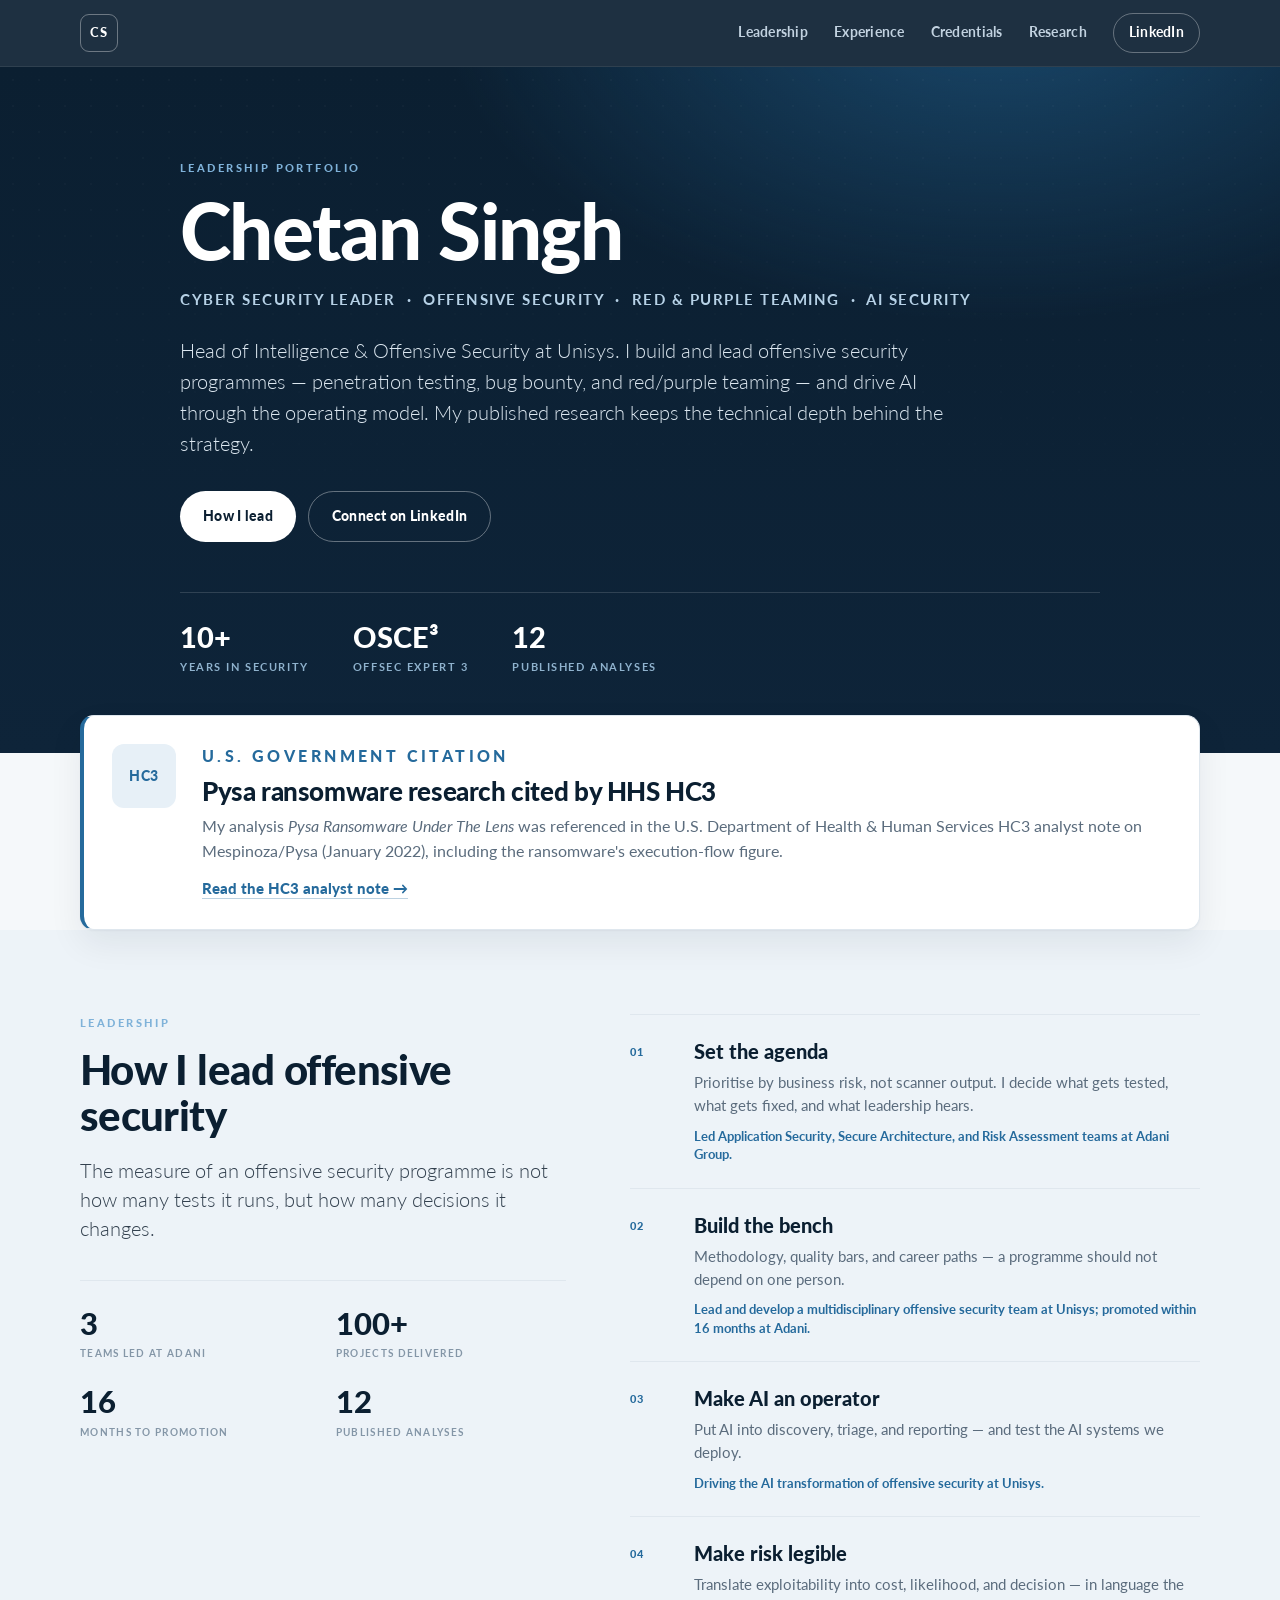
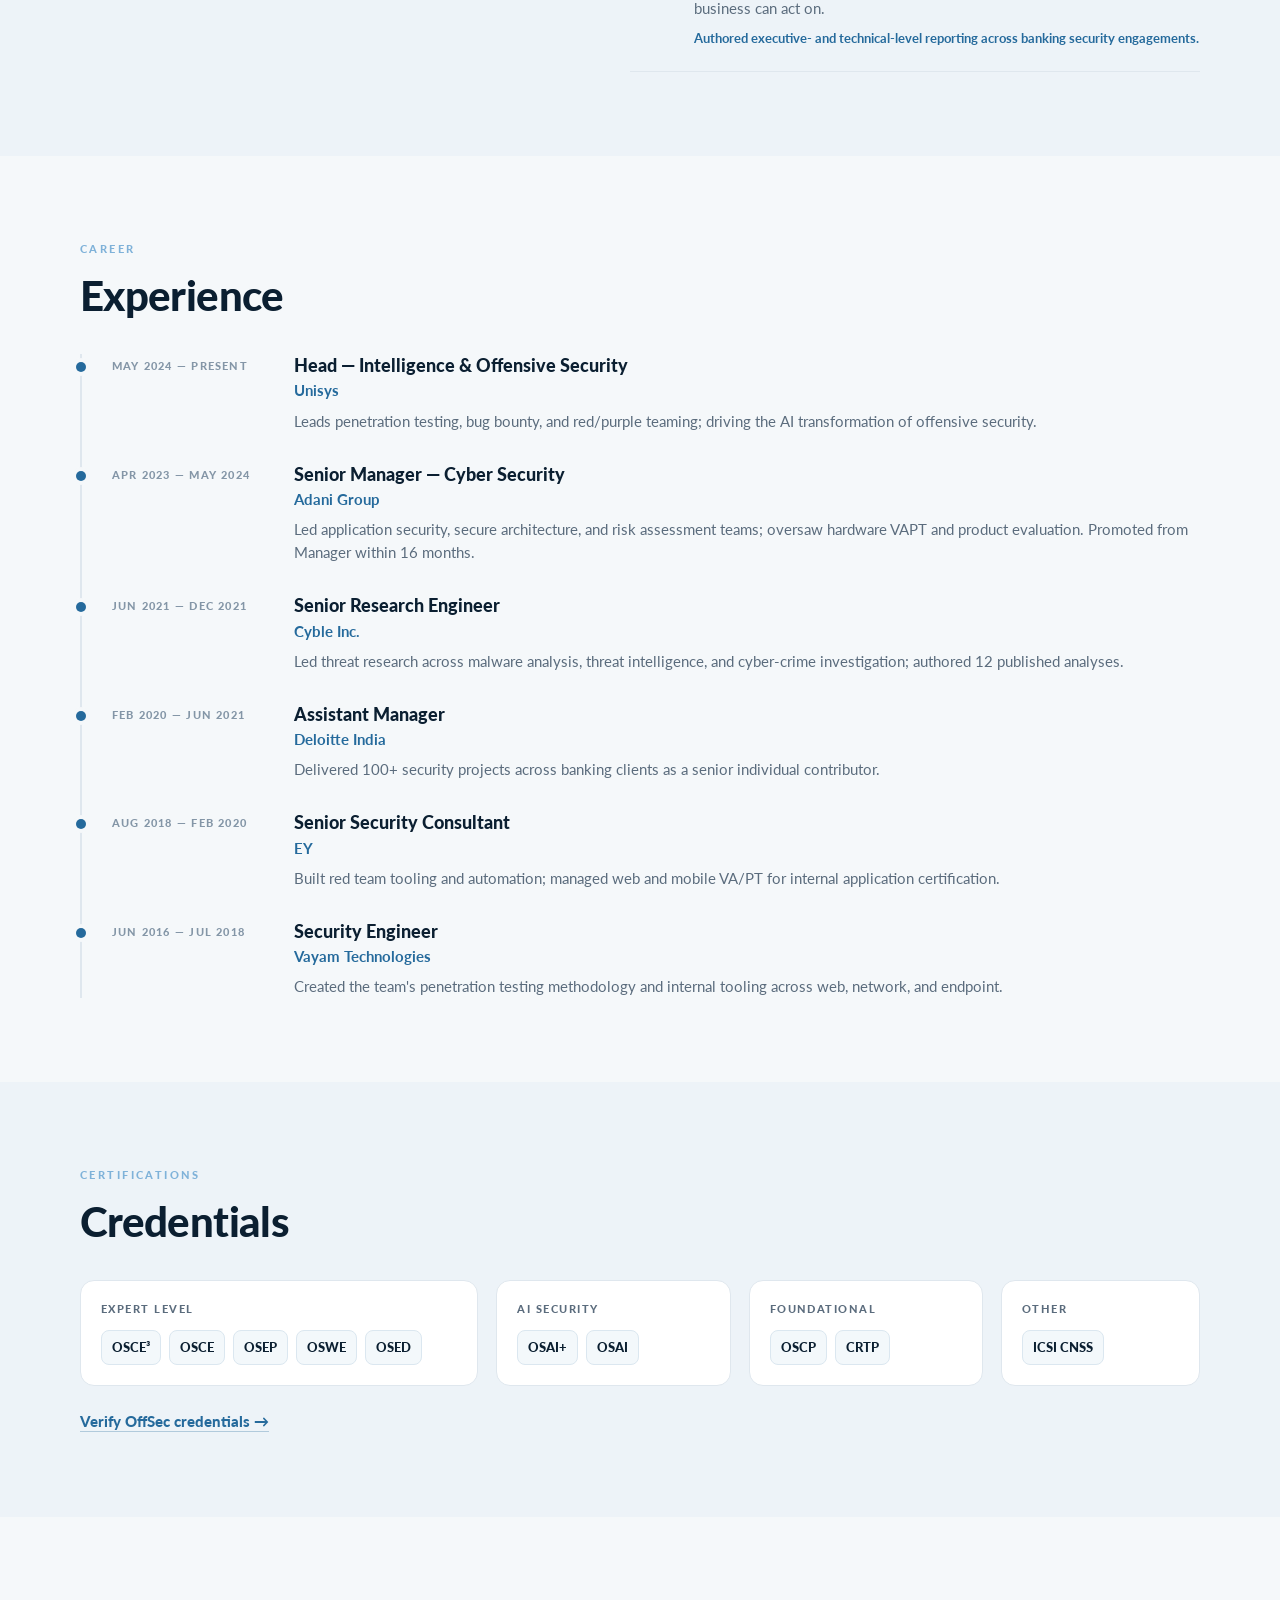
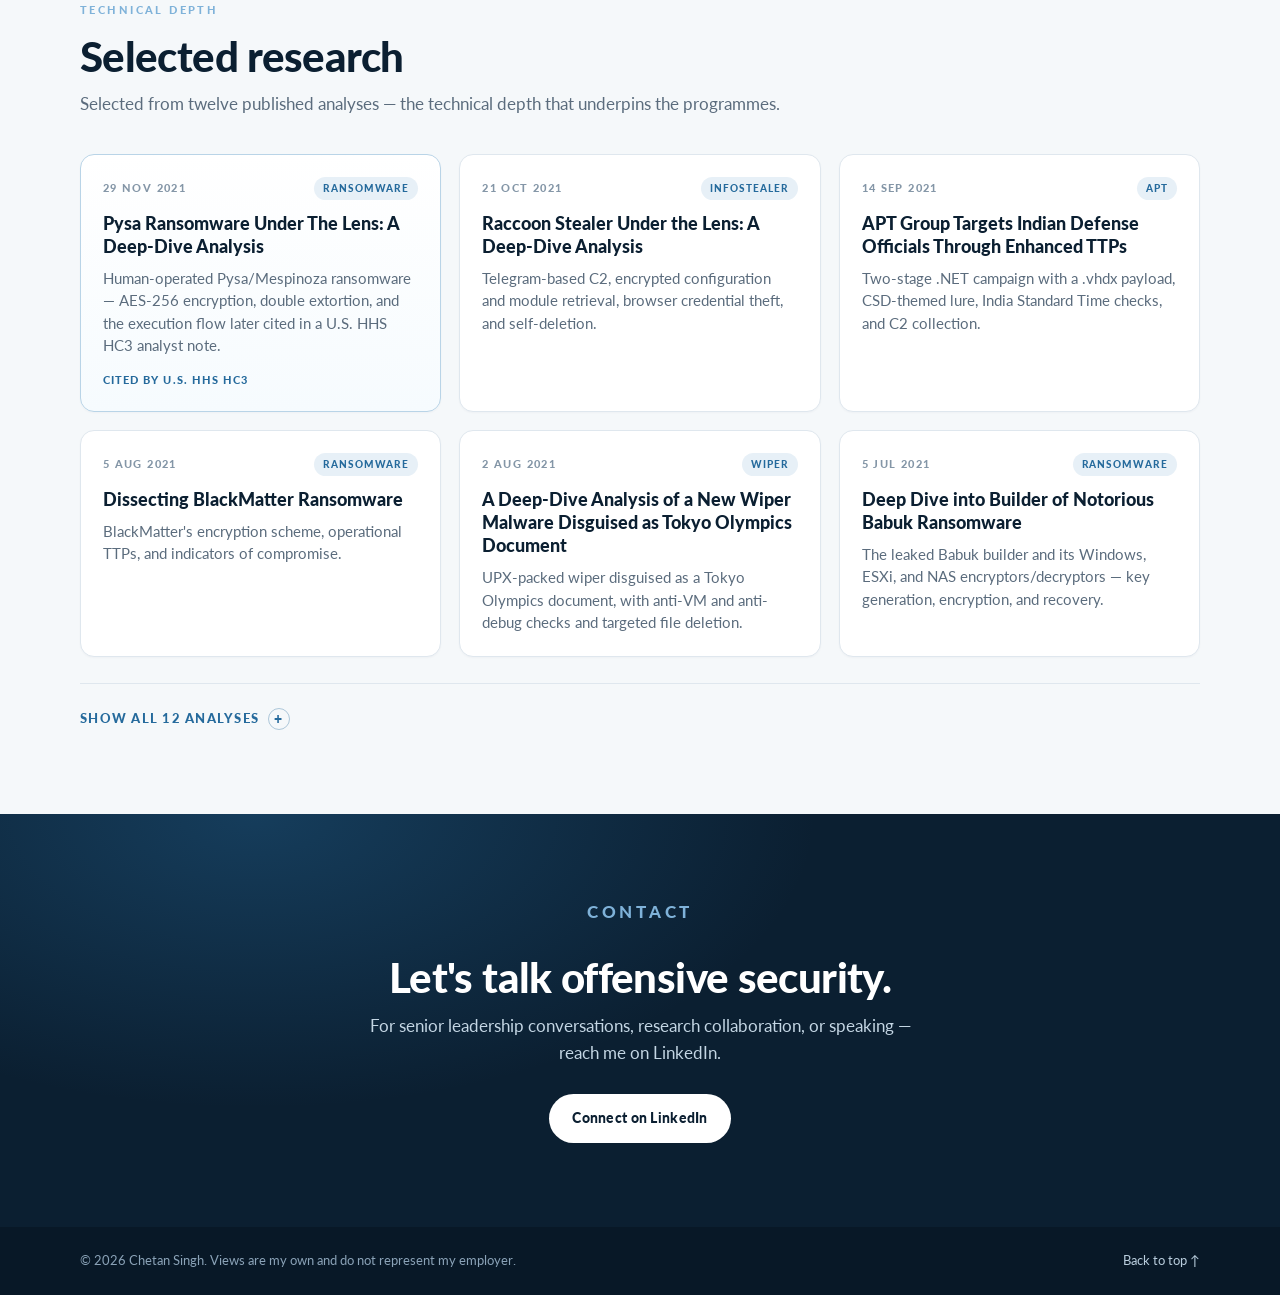
==== commit 70aec13b: "Rework leadership section as editorial split Replace the card grid with a thesis-and-principles layo" ====
--- a/index.html
+++ b/index.html
@@ -75,44 +75,52 @@
     </section>
 
     <section id="leadership" class="section alt" aria-labelledby="leadership-title">
-      <div class="wrap">
-        <div class="section-head">
+      <div class="wrap lead-layout">
+        <div class="lead-intro">
           <p class="eyebrow">Leadership</p>
           <h2 id="leadership-title">How I lead offensive security</h2>
-          <p class="section-sub">Programmes, people, and the technical judgement to know what good looks like.</p>
-        </div>
-
-        <div class="lead-grid">
-          <article class="lead-card">
-            <span class="lead-num" aria-hidden="true">01</span>
-            <h3>Programme ownership</h3>
-            <p>Own strategy, methodology, and delivery across penetration testing, bug bounty, and red/purple teaming — with outcomes reported to senior stakeholders.</p>
-          </article>
-          <article class="lead-card">
-            <span class="lead-num" aria-hidden="true">02</span>
-            <h3>Team building</h3>
-            <p>Build and develop multidisciplinary offensive security teams; set capability, methodology, and quality standards.</p>
-          </article>
-          <article class="lead-card">
-            <span class="lead-num" aria-hidden="true">03</span>
-            <h3>AI transformation</h3>
-            <p>Drive AI-assisted vulnerability discovery, test automation, and adversarial AI assessment into the operating model.</p>
-          </article>
-          <article class="lead-card">
-            <span class="lead-num" aria-hidden="true">04</span>
-            <h3>Executive translation</h3>
-            <p>Turn adversary insight into risk decisions; advise business and technology leadership on prioritisation and security investment.</p>
-          </article>
-        </div>
-
-        <div class="track">
-          <p class="track-title">Track record</p>
-          <ul>
-            <li><strong>Promoted</strong> from Manager to Senior Manager at Adani Group within 16 months.</li>
-            <li>Led <strong>Application Security, Secure Architecture, and Risk Assessment</strong> teams across a diversified conglomerate.</li>
-            <li>Led <strong>threat research at Cyble</strong>, authoring 12 published analyses in under six months.</li>
-            <li>Currently lead <strong>Intelligence &amp; Offensive Security at Unisys</strong>.</li>
-          </ul>
+          <p class="lead-thesis">The measure of an offensive security programme is not how many tests it runs, but how many decisions it changes.</p>
+          <div class="lead-stats">
+            <div><span class="ls-num">3</span><span class="ls-label">Teams led at Adani</span></div>
+            <div><span class="ls-num">100+</span><span class="ls-label">Projects delivered</span></div>
+            <div><span class="ls-num">16</span><span class="ls-label">Months to promotion</span></div>
+            <div><span class="ls-num">12</span><span class="ls-label">Published analyses</span></div>
+          </div>
+        </div>
+
+        <div class="lead-principles">
+          <article class="principle">
+            <span class="p-num" aria-hidden="true">01</span>
+            <div>
+              <h3>Set the agenda</h3>
+              <p>Prioritise by business risk, not scanner output. I decide what gets tested, what gets fixed, and what leadership hears.</p>
+              <p class="evidence">Led Application Security, Secure Architecture, and Risk Assessment teams at Adani Group.</p>
+            </div>
+          </article>
+          <article class="principle">
+            <span class="p-num" aria-hidden="true">02</span>
+            <div>
+              <h3>Build the bench</h3>
+              <p>Methodology, quality bars, and career paths — a programme should not depend on one person.</p>
+              <p class="evidence">Lead and develop a multidisciplinary offensive security team at Unisys; promoted within 16 months at Adani.</p>
+            </div>
+          </article>
+          <article class="principle">
+            <span class="p-num" aria-hidden="true">03</span>
+            <div>
+              <h3>Make AI an operator</h3>
+              <p>Put AI into discovery, triage, and reporting — and test the AI systems we deploy.</p>
+              <p class="evidence">Driving the AI transformation of offensive security at Unisys.</p>
+            </div>
+          </article>
+          <article class="principle">
+            <span class="p-num" aria-hidden="true">04</span>
+            <div>
+              <h3>Make risk legible</h3>
+              <p>Translate exploitability into cost, likelihood, and decision — in language the business can act on.</p>
+              <p class="evidence">Authored executive- and technical-level reporting across banking security engagements.</p>
+            </div>
+          </article>
         </div>
       </div>
     </section>
--- a/assets/styles.css
+++ b/assets/styles.css
@@ -330,91 +330,90 @@
 .text-link:hover { border-bottom-color: var(--accent); }
 
 /* ---------- Leadership ---------- */
-.lead-grid {
+.lead-layout {
   display: grid;
-  grid-template-columns: repeat(4, minmax(0, 1fr));
+  grid-template-columns: minmax(0, 0.92fr) minmax(0, 1.08fr);
+  gap: 64px;
+  align-items: start;
+}
+
+.lead-intro h2 { margin-bottom: 18px; }
+
+.lead-thesis {
+  margin: 0;
+  font-size: 19.5px;
+  font-weight: 300;
+  line-height: 1.5;
+  color: #33414f;
+}
+
+.lead-stats {
+  display: grid;
+  grid-template-columns: repeat(2, minmax(0, 1fr));
+  gap: 24px 26px;
+  margin-top: 36px;
+  padding-top: 26px;
+  border-top: 1px solid var(--line);
+}
+
+.ls-num {
+  display: block;
+  font-size: 31px;
+  font-weight: 900;
+  line-height: 1.05;
+  color: var(--navy);
+}
+
+.ls-label {
+  display: block;
+  margin-top: 6px;
+  font-size: 10px;
+  font-weight: 700;
+  letter-spacing: 0.13em;
+  text-transform: uppercase;
+  color: #8496a7;
+}
+
+.lead-principles { border-top: 1px solid var(--line); }
+
+.principle {
+  display: grid;
+  grid-template-columns: 46px minmax(0, 1fr);
   gap: 18px;
-}
-
-.lead-card {
-  padding: 22px;
-  background: #fff;
-  border: 1px solid var(--line);
-  border-radius: var(--radius);
-  box-shadow: 0 1px 2px rgba(11, 31, 49, 0.03);
-}
-
-.lead-num {
-  display: block;
-  margin-bottom: 20px;
-  font-size: 11.5px;
-  font-weight: 900;
-  letter-spacing: 0.16em;
+  padding: 24px 0;
+  border-bottom: 1px solid var(--line);
+}
+
+.p-num {
+  padding-top: 4px;
+  font-size: 11px;
+  font-weight: 900;
+  letter-spacing: 0.14em;
   color: var(--accent);
 }
 
-.lead-card h3 {
-  margin: 0 0 8px;
-  font-size: 17px;
-  font-weight: 900;
-  line-height: 1.3;
-  color: var(--navy);
-}
-
-.lead-card p {
-  margin: 0;
-  font-size: 14.3px;
+.principle h3 {
+  margin: 0 0 7px;
+  font-size: 20px;
+  font-weight: 900;
+  line-height: 1.25;
+  color: var(--navy);
+}
+
+.principle p {
+  margin: 0;
+  font-size: 15px;
   line-height: 1.55;
   color: var(--muted);
 }
 
-.track {
-  margin-top: 24px;
-  padding: 24px 28px;
-  background: #fff;
-  border: 1px solid var(--line);
-  border-left: 4px solid var(--accent);
-  border-radius: var(--radius);
-}
-
-.track-title {
-  margin: 0 0 16px;
-  font-size: 10.5px;
-  font-weight: 900;
-  letter-spacing: 0.16em;
-  text-transform: uppercase;
-  color: var(--muted);
-}
-
-.track ul {
-  display: grid;
-  grid-template-columns: repeat(2, minmax(0, 1fr));
-  gap: 13px 34px;
-  margin: 0;
-  padding: 0;
-  list-style: none;
-}
-
-.track li {
-  position: relative;
-  padding-left: 18px;
-  font-size: 14.8px;
-  line-height: 1.5;
-  color: #33414f;
-}
-
-.track li::before {
-  content: "";
-  position: absolute;
-  left: 0;
-  top: 8px;
-  width: 7px;
-  height: 7px;
-  border-radius: 50%;
-  background: var(--accent);
-}
-
-.track strong { color: var(--navy); font-weight: 900; }
+.principle .evidence {
+  margin-top: 9px;
+  font-size: 12.8px;
+  font-weight: 700;
+  line-height: 1.45;
+  color: var(--accent);
+}
 
 /* ---------- Research ---------- */
 .research-grid {
@@ -728,9 +727,9 @@
 /* ---------- Responsive ---------- */
 @media (max-width: 960px) {
   .research-grid { grid-template-columns: repeat(2, minmax(0, 1fr)); }
-  .lead-grid { grid-template-columns: repeat(2, minmax(0, 1fr)); }
+  .lead-layout { grid-template-columns: 1fr; gap: 36px; }
+  .lead-stats { max-width: 520px; }
   .cred-groups { grid-template-columns: repeat(2, minmax(0, 1fr)); }
-  .track ul { grid-template-columns: 1fr; }
 }
 
 @media (max-width: 720px) {
@@ -768,7 +767,9 @@
 
   .cred-groups { grid-template-columns: 1fr; }
   .research-grid { grid-template-columns: 1fr; }
-  .lead-grid { grid-template-columns: 1fr; }
+  .principle { grid-template-columns: 34px minmax(0, 1fr); gap: 12px; }
+  .principle h3 { font-size: 18px; }
+  .ls-num { font-size: 26px; }
   .research-list { columns: 1; }
   .contact { padding: 64px 0; }
 }
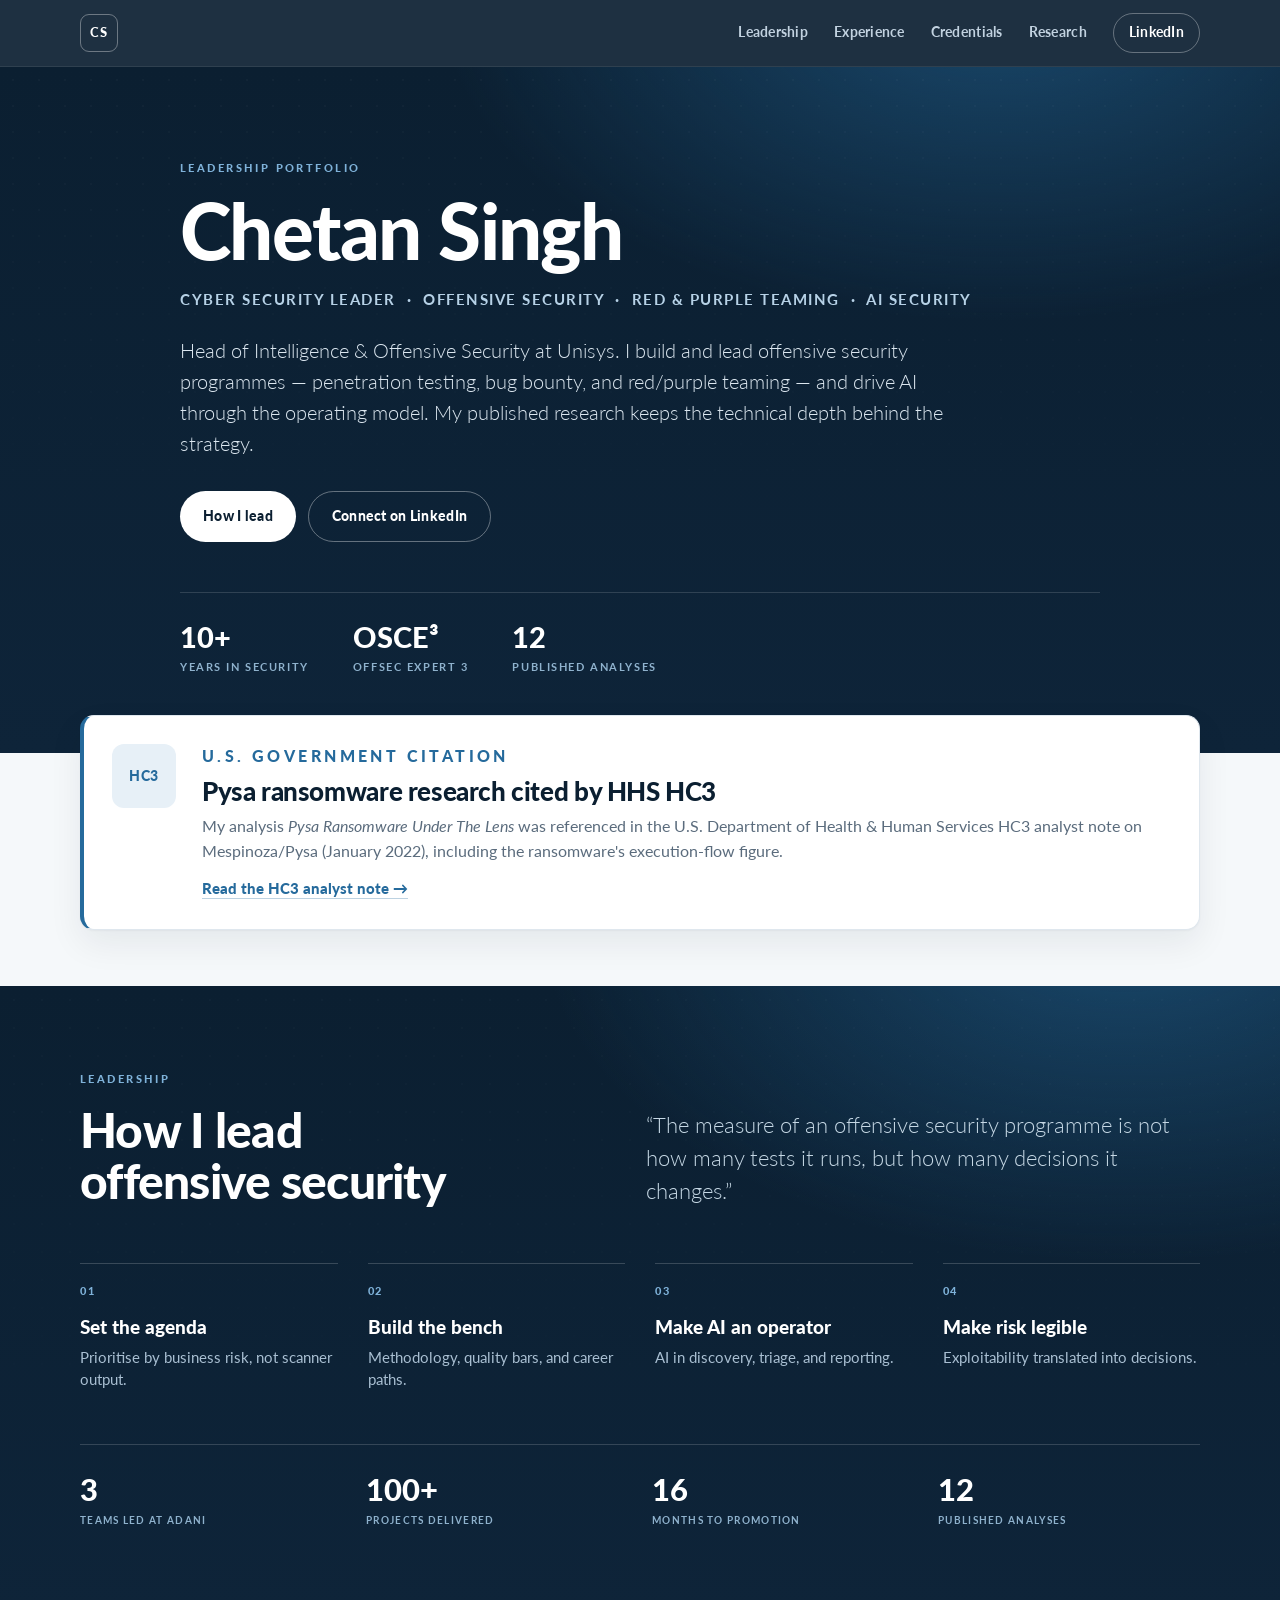
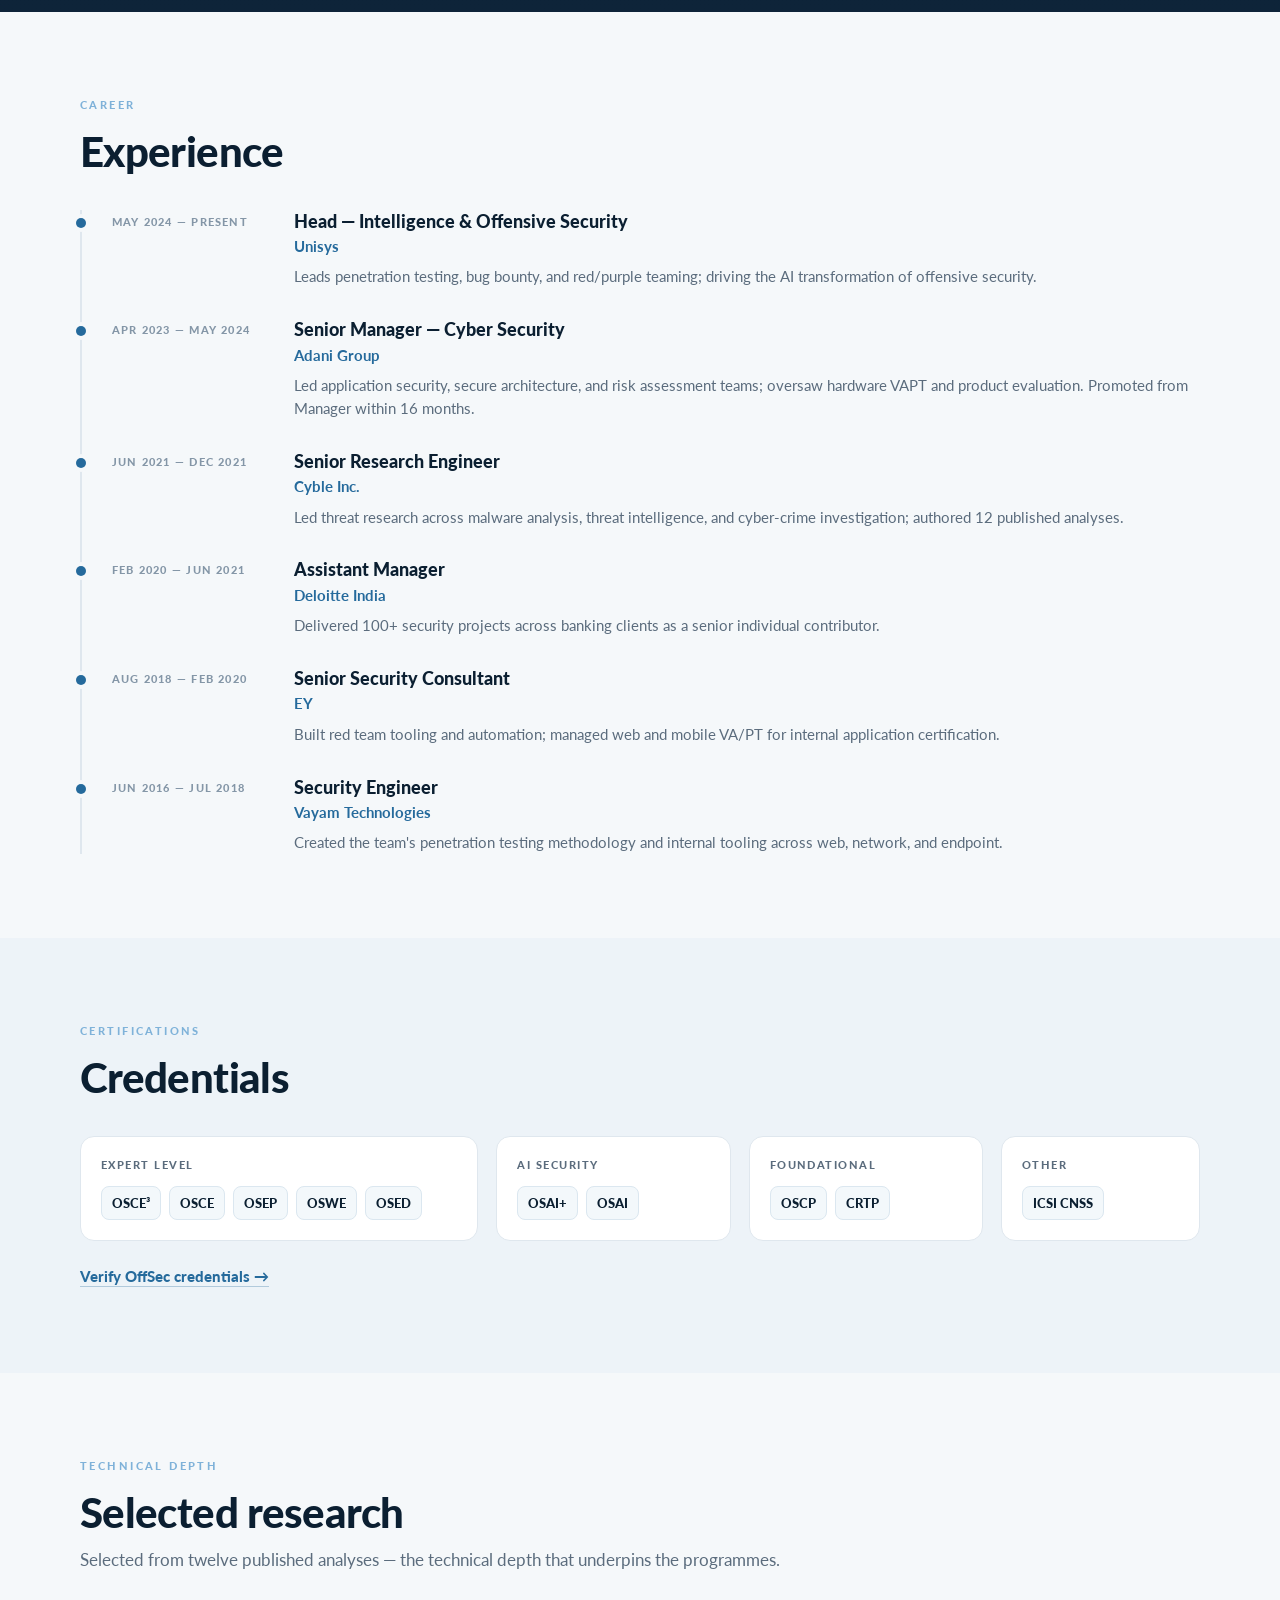
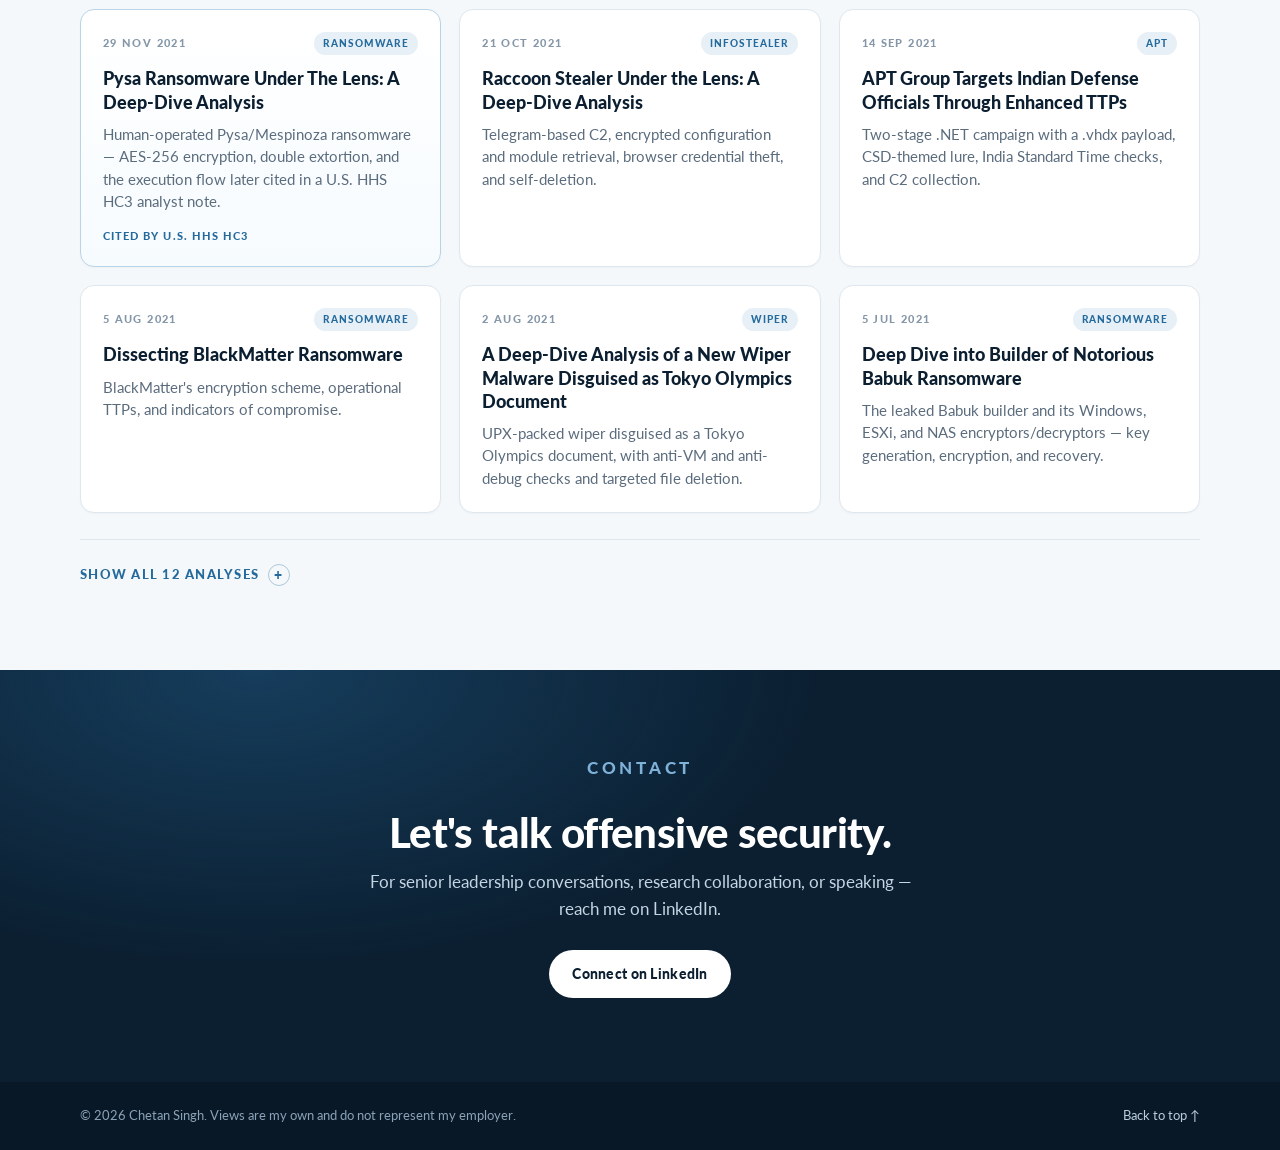
==== commit 80e436d2: "Rebuild leadership section as dark executive band Replace the editorial split with a full-width navy" ====
--- a/index.html
+++ b/index.html
@@ -74,53 +74,44 @@
       </div>
     </section>
 
-    <section id="leadership" class="section alt" aria-labelledby="leadership-title">
-      <div class="wrap lead-layout">
-        <div class="lead-intro">
-          <p class="eyebrow">Leadership</p>
-          <h2 id="leadership-title">How I lead offensive security</h2>
-          <p class="lead-thesis">The measure of an offensive security programme is not how many tests it runs, but how many decisions it changes.</p>
-          <div class="lead-stats">
-            <div><span class="ls-num">3</span><span class="ls-label">Teams led at Adani</span></div>
-            <div><span class="ls-num">100+</span><span class="ls-label">Projects delivered</span></div>
-            <div><span class="ls-num">16</span><span class="ls-label">Months to promotion</span></div>
-            <div><span class="ls-num">12</span><span class="ls-label">Published analyses</span></div>
-          </div>
-        </div>
-
-        <div class="lead-principles">
-          <article class="principle">
-            <span class="p-num" aria-hidden="true">01</span>
-            <div>
-              <h3>Set the agenda</h3>
-              <p>Prioritise by business risk, not scanner output. I decide what gets tested, what gets fixed, and what leadership hears.</p>
-              <p class="evidence">Led Application Security, Secure Architecture, and Risk Assessment teams at Adani Group.</p>
-            </div>
-          </article>
-          <article class="principle">
-            <span class="p-num" aria-hidden="true">02</span>
-            <div>
-              <h3>Build the bench</h3>
-              <p>Methodology, quality bars, and career paths — a programme should not depend on one person.</p>
-              <p class="evidence">Lead and develop a multidisciplinary offensive security team at Unisys; promoted within 16 months at Adani.</p>
-            </div>
-          </article>
-          <article class="principle">
-            <span class="p-num" aria-hidden="true">03</span>
-            <div>
-              <h3>Make AI an operator</h3>
-              <p>Put AI into discovery, triage, and reporting — and test the AI systems we deploy.</p>
-              <p class="evidence">Driving the AI transformation of offensive security at Unisys.</p>
-            </div>
-          </article>
-          <article class="principle">
-            <span class="p-num" aria-hidden="true">04</span>
-            <div>
-              <h3>Make risk legible</h3>
-              <p>Translate exploitability into cost, likelihood, and decision — in language the business can act on.</p>
-              <p class="evidence">Authored executive- and technical-level reporting across banking security engagements.</p>
-            </div>
-          </article>
+    <section id="leadership" class="section leadership-dark" aria-labelledby="leadership-title">
+      <div class="wrap">
+        <div class="ld-top">
+          <div>
+            <p class="eyebrow">Leadership</p>
+            <h2 id="leadership-title">How I lead<br>offensive security</h2>
+          </div>
+          <p class="ld-thesis">“The measure of an offensive security programme is not how many tests it runs, but how many decisions it changes.”</p>
+        </div>
+
+        <div class="ld-grid">
+          <article class="ld-item">
+            <span class="ld-num" aria-hidden="true">01</span>
+            <h3>Set the agenda</h3>
+            <p>Prioritise by business risk, not scanner output.</p>
+          </article>
+          <article class="ld-item">
+            <span class="ld-num" aria-hidden="true">02</span>
+            <h3>Build the bench</h3>
+            <p>Methodology, quality bars, and career paths.</p>
+          </article>
+          <article class="ld-item">
+            <span class="ld-num" aria-hidden="true">03</span>
+            <h3>Make AI an operator</h3>
+            <p>AI in discovery, triage, and reporting.</p>
+          </article>
+          <article class="ld-item">
+            <span class="ld-num" aria-hidden="true">04</span>
+            <h3>Make risk legible</h3>
+            <p>Exploitability translated into decisions.</p>
+          </article>
+        </div>
+
+        <div class="ld-stats">
+          <div class="ld-stat"><span>3</span><p>Teams led at Adani</p></div>
+          <div class="ld-stat"><span>100+</span><p>Projects delivered</p></div>
+          <div class="ld-stat"><span>16</span><p>Months to promotion</p></div>
+          <div class="ld-stat"><span>12</span><p>Published analyses</p></div>
         </div>
       </div>
     </section>
--- a/assets/styles.css
+++ b/assets/styles.css
@@ -274,7 +274,7 @@
 /* ---------- Recognition ---------- */
 .recognition {
   padding-top: 0;
-  padding-bottom: 0;
+  padding-bottom: 56px;
 }
 
 .callout {
@@ -330,89 +330,119 @@
 .text-link:hover { border-bottom-color: var(--accent); }
 
 /* ---------- Leadership ---------- */
-.lead-layout {
+.leadership-dark {
+  position: relative;
+  overflow: hidden;
+  background:
+    radial-gradient(900px 520px at 88% -10%, rgba(37, 106, 156, 0.55) 0%, rgba(37, 106, 156, 0) 65%),
+    linear-gradient(180deg, #0b1f31 0%, #0e2439 100%);
+  color: #fff;
+}
+
+.leadership-dark::after {
+  content: "";
+  position: absolute;
+  inset: 0;
+  pointer-events: none;
+  background-image: radial-gradient(rgba(255, 255, 255, 0.08) 1px, transparent 1px);
+  background-size: 28px 28px;
+  opacity: 0.25;
+  mask-image: linear-gradient(180deg, #000 0%, transparent 80%);
+  -webkit-mask-image: linear-gradient(180deg, #000 0%, transparent 80%);
+}
+
+.leadership-dark .wrap {
+  position: relative;
+  z-index: 1;
+}
+
+.leadership-dark .eyebrow {
+  margin-bottom: 16px;
+  color: var(--accent-2);
+}
+
+.leadership-dark h2 {
+  margin: 0;
+  font-size: clamp(32px, 4.2vw, 48px);
+  line-height: 1.08;
+  color: #fff;
+}
+
+.ld-top {
   display: grid;
-  grid-template-columns: minmax(0, 0.92fr) minmax(0, 1.08fr);
+  grid-template-columns: 0.95fr 1.05fr;
   gap: 64px;
-  align-items: start;
-}
-
-.lead-intro h2 { margin-bottom: 18px; }
-
-.lead-thesis {
-  margin: 0;
-  font-size: 19.5px;
+  align-items: end;
+  margin-bottom: 56px;
+}
+
+.ld-thesis {
+  margin: 0;
+  font-size: clamp(18px, 2vw, 22px);
   font-weight: 300;
   line-height: 1.5;
-  color: #33414f;
-}
-
-.lead-stats {
+  color: #c6d8e5;
+}
+
+.ld-grid {
   display: grid;
-  grid-template-columns: repeat(2, minmax(0, 1fr));
-  gap: 24px 26px;
-  margin-top: 36px;
-  padding-top: 26px;
-  border-top: 1px solid var(--line);
-}
-
-.ls-num {
+  grid-template-columns: repeat(4, minmax(0, 1fr));
+  gap: 30px;
+}
+
+.ld-item {
+  padding-top: 18px;
+  border-top: 1px solid rgba(255, 255, 255, 0.18);
+}
+
+.ld-num {
+  display: block;
+  margin-bottom: 16px;
+  font-size: 11px;
+  font-weight: 900;
+  letter-spacing: 0.16em;
+  color: var(--accent-2);
+}
+
+.ld-item h3 {
+  margin: 0 0 8px;
+  font-size: 18.5px;
+  font-weight: 900;
+  line-height: 1.25;
+  color: #fff;
+}
+
+.ld-item p {
+  margin: 0;
+  font-size: 14.5px;
+  line-height: 1.5;
+  color: #a9bfd2;
+}
+
+.ld-stats {
+  display: grid;
+  grid-template-columns: repeat(4, minmax(0, 1fr));
+  gap: 24px;
+  margin-top: 54px;
+  padding-top: 28px;
+  border-top: 1px solid rgba(255, 255, 255, 0.16);
+}
+
+.ld-stat span {
   display: block;
   font-size: 31px;
   font-weight: 900;
   line-height: 1.05;
-  color: var(--navy);
-}
-
-.ls-label {
-  display: block;
-  margin-top: 6px;
+  color: #fff;
+}
+
+.ld-stat p {
+  margin: 6px 0 0;
   font-size: 10px;
   font-weight: 700;
   letter-spacing: 0.13em;
   text-transform: uppercase;
-  color: #8496a7;
-}
-
-.lead-principles { border-top: 1px solid var(--line); }
-
-.principle {
-  display: grid;
-  grid-template-columns: 46px minmax(0, 1fr);
-  gap: 18px;
-  padding: 24px 0;
-  border-bottom: 1px solid var(--line);
-}
-
-.p-num {
-  padding-top: 4px;
-  font-size: 11px;
-  font-weight: 900;
-  letter-spacing: 0.14em;
-  color: var(--accent);
-}
-
-.principle h3 {
-  margin: 0 0 7px;
-  font-size: 20px;
-  font-weight: 900;
-  line-height: 1.25;
-  color: var(--navy);
-}
-
-.principle p {
-  margin: 0;
-  font-size: 15px;
-  line-height: 1.55;
-  color: var(--muted);
-}
-
-.principle .evidence {
-  margin-top: 9px;
-  font-size: 12.8px;
-  font-weight: 700;
-  line-height: 1.45;
-  color: var(--accent);
+  color: #8fb2cd;
 }
 
 /* ---------- Research ---------- */
@@ -727,8 +757,9 @@
 /* ---------- Responsive ---------- */
 @media (max-width: 960px) {
   .research-grid { grid-template-columns: repeat(2, minmax(0, 1fr)); }
-  .lead-layout { grid-template-columns: 1fr; gap: 36px; }
-  .lead-stats { max-width: 520px; }
+  .ld-top { grid-template-columns: 1fr; gap: 24px; align-items: start; margin-bottom: 40px; }
+  .ld-grid { grid-template-columns: repeat(2, minmax(0, 1fr)); gap: 26px; }
+  .ld-stats { grid-template-columns: repeat(2, minmax(0, 1fr)); gap: 24px; margin-top: 40px; }
   .cred-groups { grid-template-columns: repeat(2, minmax(0, 1fr)); }
 }
 
@@ -755,7 +786,7 @@
   .stat-num { font-size: 25px; }
 
   .section { padding: 62px 0; }
-  .recognition { padding-top: 0; padding-bottom: 0; }
+  .recognition { padding-top: 0; padding-bottom: 40px; }
 
   .callout {
     flex-direction: column;
@@ -767,9 +798,9 @@
 
   .cred-groups { grid-template-columns: 1fr; }
   .research-grid { grid-template-columns: 1fr; }
-  .principle { grid-template-columns: 34px minmax(0, 1fr); gap: 12px; }
-  .principle h3 { font-size: 18px; }
-  .ls-num { font-size: 26px; }
+  .ld-grid { grid-template-columns: 1fr; }
+  .ld-stats { grid-template-columns: repeat(2, minmax(0, 1fr)); }
+  .ld-item h3 { font-size: 17.5px; }
   .research-list { columns: 1; }
   .contact { padding: 64px 0; }
 }
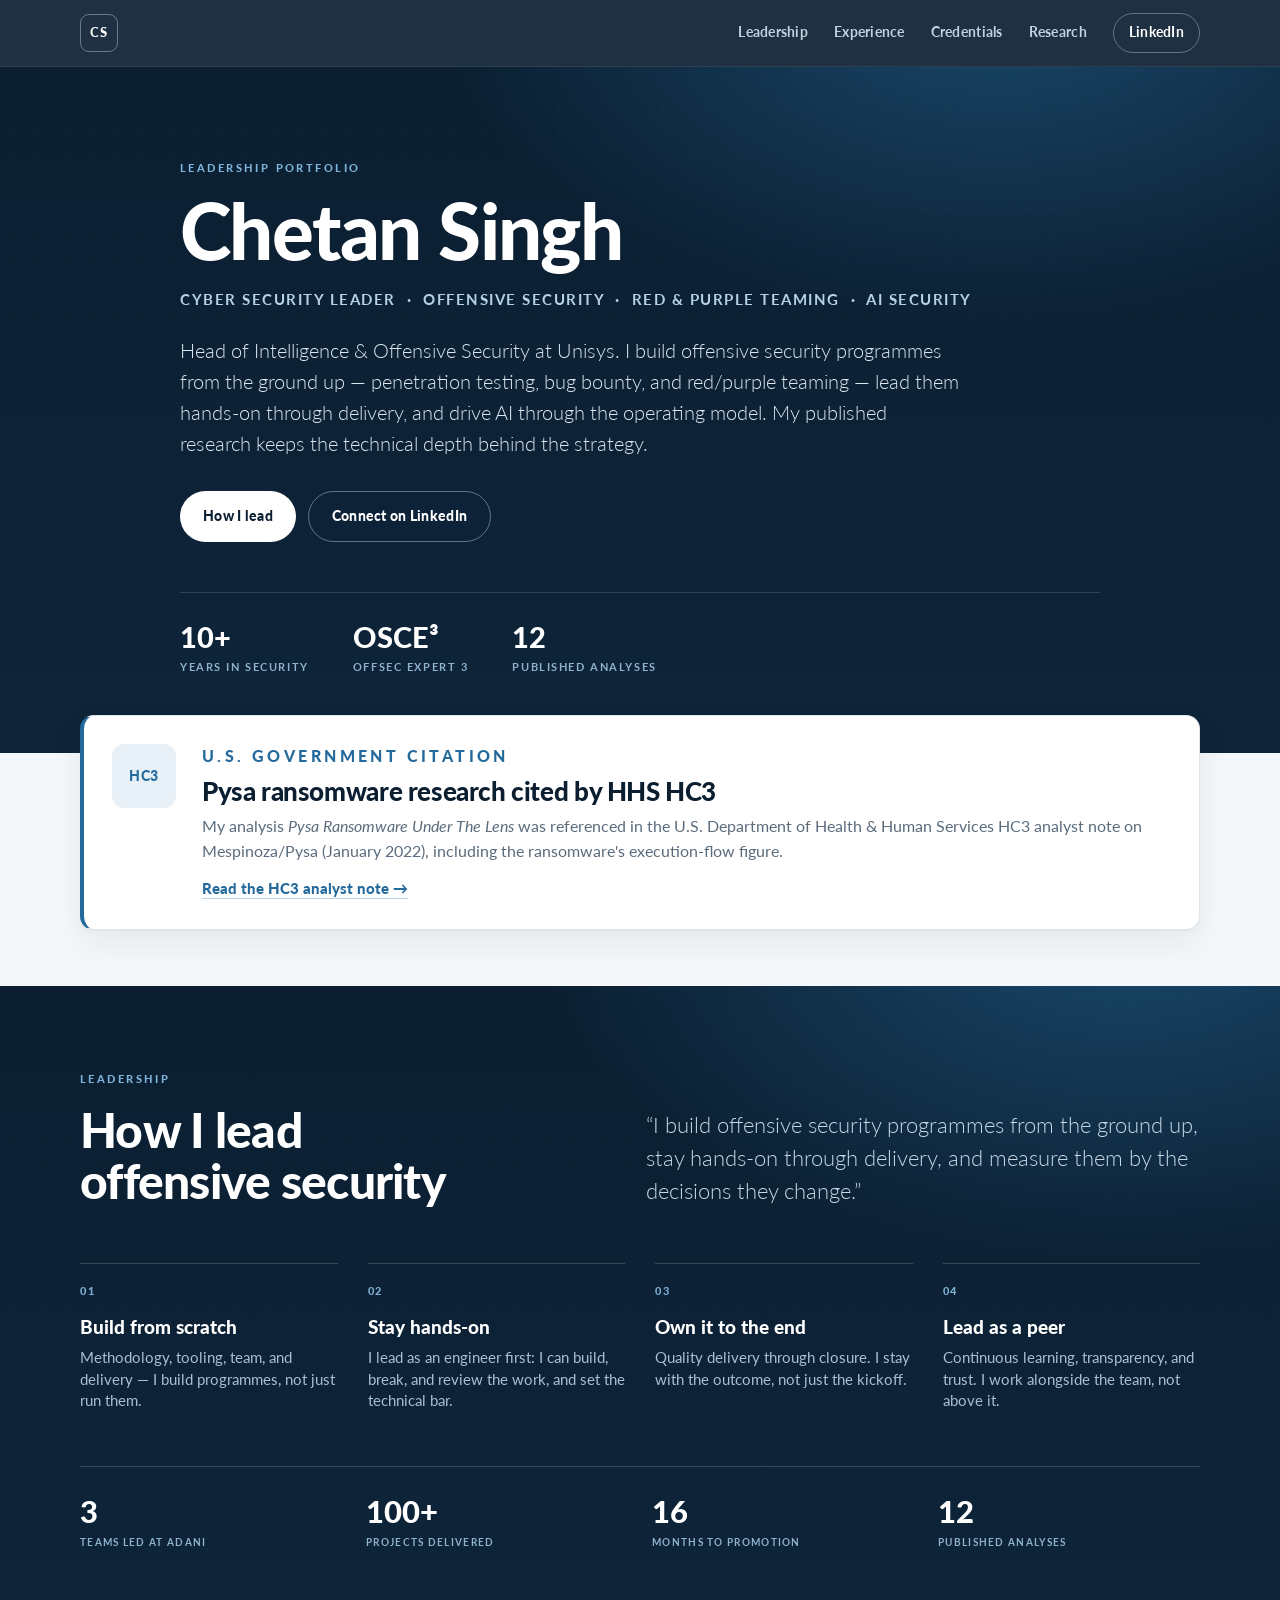
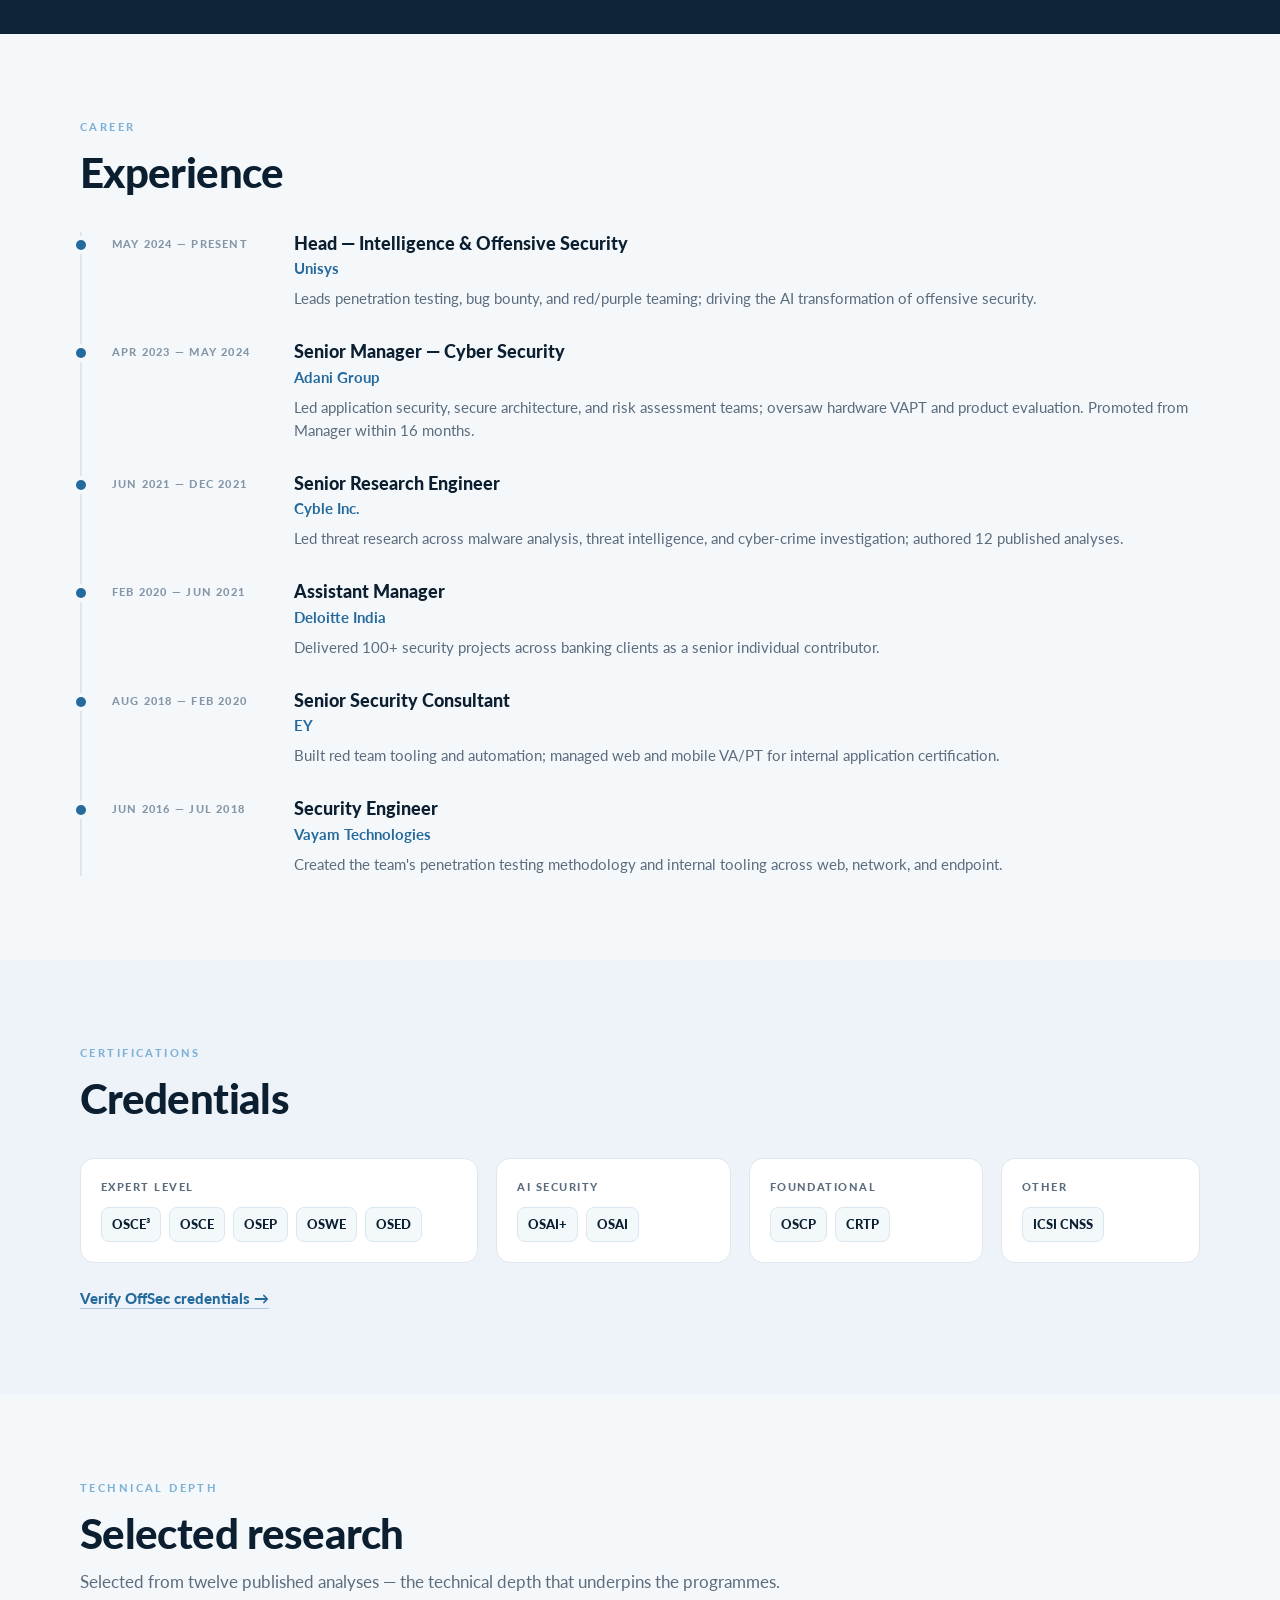
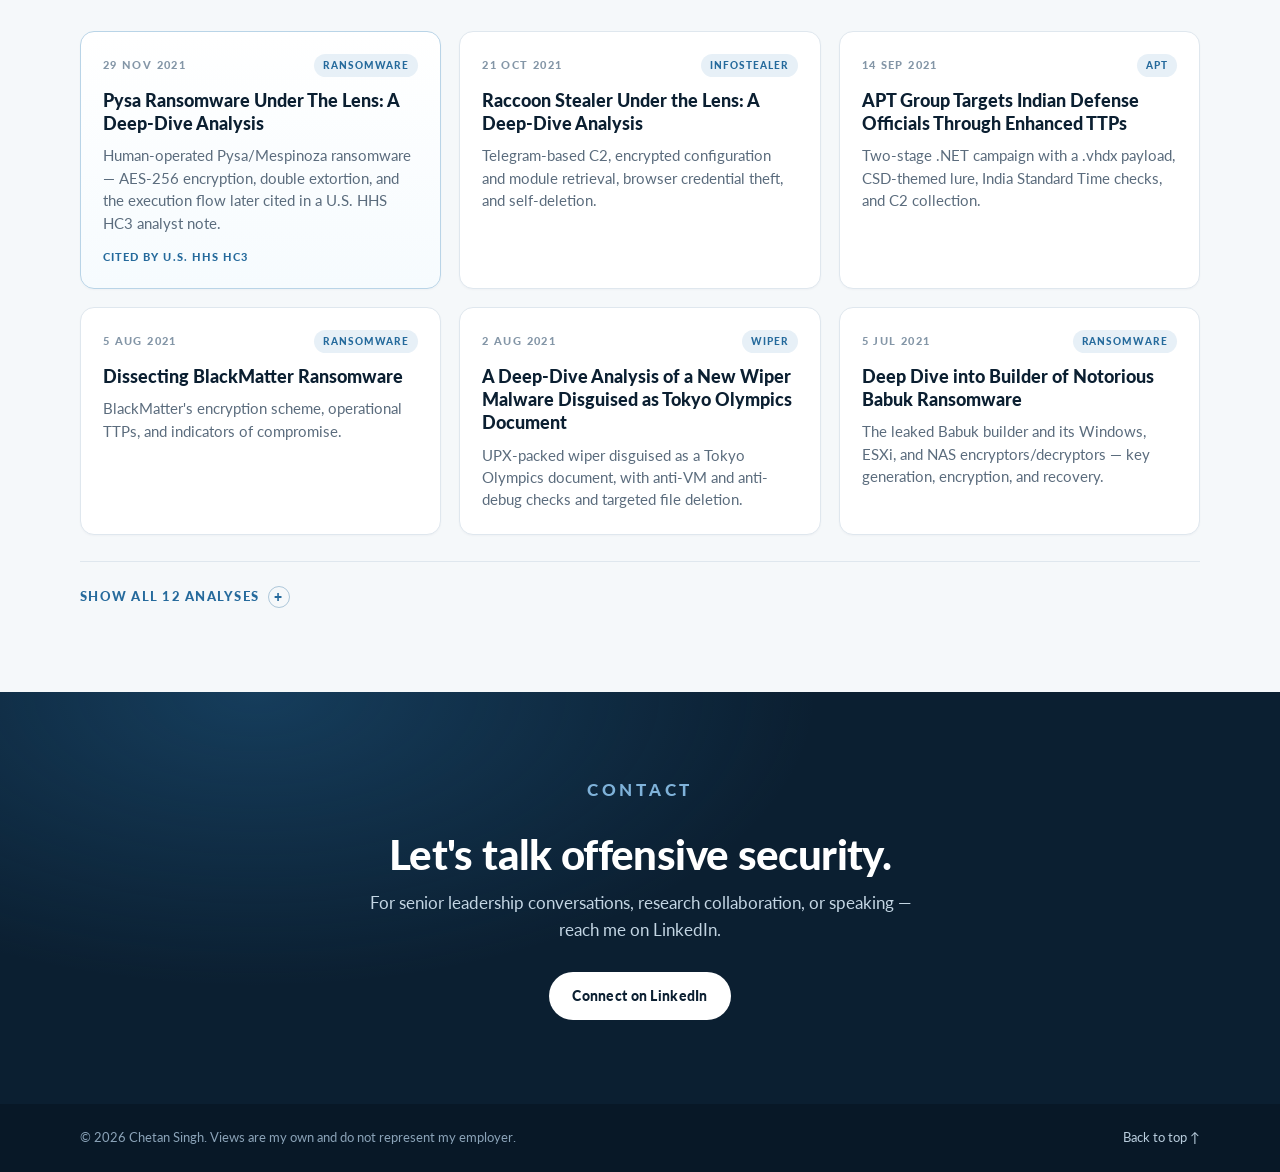
==== commit 18b6e277: "Personalise leadership principles to the engineer-leader model Co-Authored-By: Claude Code <noreply@" ====
--- a/index.html
+++ b/index.html
@@ -47,7 +47,7 @@
         <p class="eyebrow">Leadership portfolio</p>
         <h1>Chetan Singh</h1>
         <p class="role">Cyber security leader &nbsp;·&nbsp; Offensive security <span class="role-extra">&nbsp;·&nbsp; Red &amp; purple teaming</span> &nbsp;·&nbsp; AI security</p>
-        <p class="hero-copy">Head of Intelligence &amp; Offensive Security at Unisys. I build and lead offensive security programmes — penetration testing, bug bounty, and red/purple teaming — and drive AI through the operating model. My published research keeps the technical depth behind the strategy.</p>
+        <p class="hero-copy">Head of Intelligence &amp; Offensive Security at Unisys. I build offensive security programmes from the ground up — penetration testing, bug bounty, and red/purple teaming — lead them hands-on through delivery, and drive AI through the operating model. My published research keeps the technical depth behind the strategy.</p>
         <div class="hero-actions">
           <a class="btn primary" href="#leadership">How I lead</a>
           <a class="btn ghost" href="https://www.linkedin.com/in/xchetan" target="_blank" rel="noopener">Connect on LinkedIn</a>
@@ -81,29 +81,29 @@
             <p class="eyebrow">Leadership</p>
             <h2 id="leadership-title">How I lead<br>offensive security</h2>
           </div>
-          <p class="ld-thesis">“The measure of an offensive security programme is not how many tests it runs, but how many decisions it changes.”</p>
+          <p class="ld-thesis">“I build offensive security programmes from the ground up, stay hands-on through delivery, and measure them by the decisions they change.”</p>
         </div>
 
         <div class="ld-grid">
           <article class="ld-item">
             <span class="ld-num" aria-hidden="true">01</span>
-            <h3>Set the agenda</h3>
-            <p>Prioritise by business risk, not scanner output.</p>
+            <h3>Build from scratch</h3>
+            <p>Methodology, tooling, team, and delivery — I build programmes, not just run them.</p>
           </article>
           <article class="ld-item">
             <span class="ld-num" aria-hidden="true">02</span>
-            <h3>Build the bench</h3>
-            <p>Methodology, quality bars, and career paths.</p>
+            <h3>Stay hands-on</h3>
+            <p>I lead as an engineer first: I can build, break, and review the work, and set the technical bar.</p>
           </article>
           <article class="ld-item">
             <span class="ld-num" aria-hidden="true">03</span>
-            <h3>Make AI an operator</h3>
-            <p>AI in discovery, triage, and reporting.</p>
+            <h3>Own it to the end</h3>
+            <p>Quality delivery through closure. I stay with the outcome, not just the kickoff.</p>
           </article>
           <article class="ld-item">
             <span class="ld-num" aria-hidden="true">04</span>
-            <h3>Make risk legible</h3>
-            <p>Exploitability translated into decisions.</p>
+            <h3>Lead as a peer</h3>
+            <p>Continuous learning, transparency, and trust. I work alongside the team, not above it.</p>
           </article>
         </div>
 
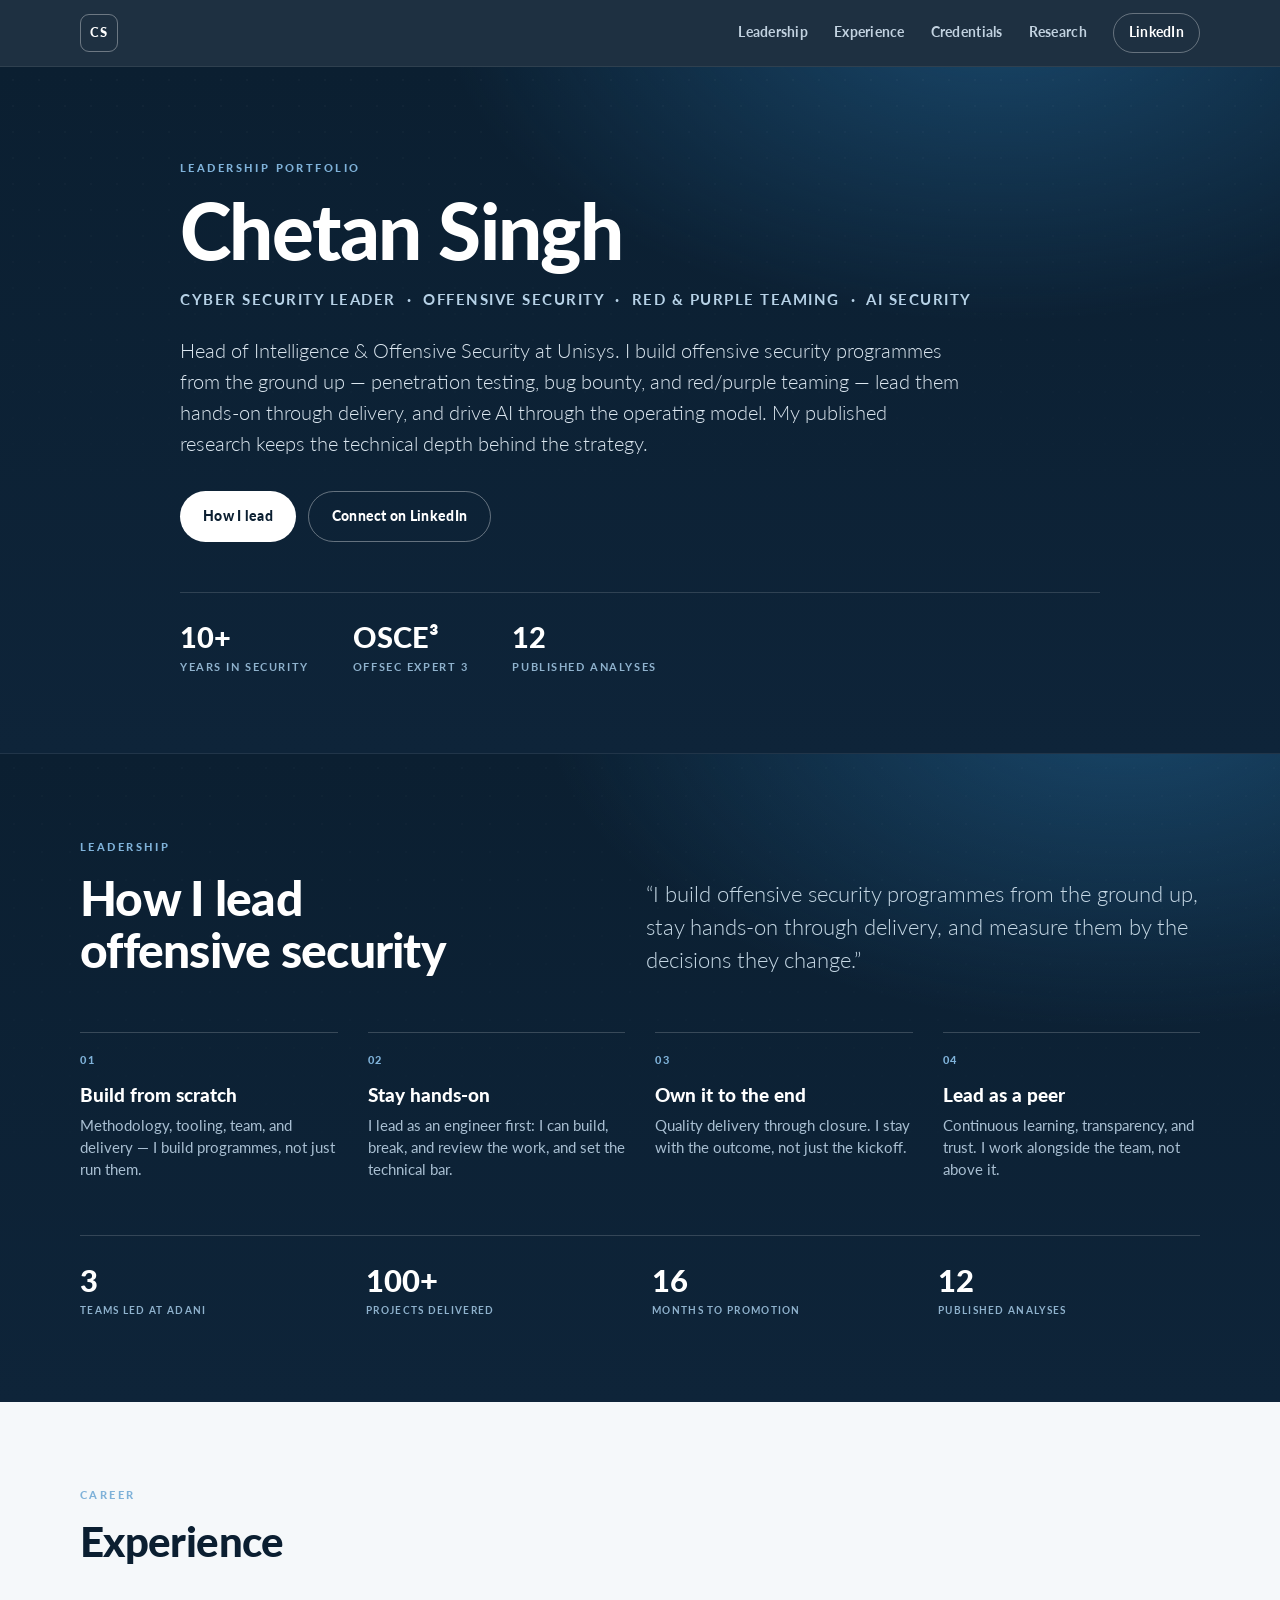
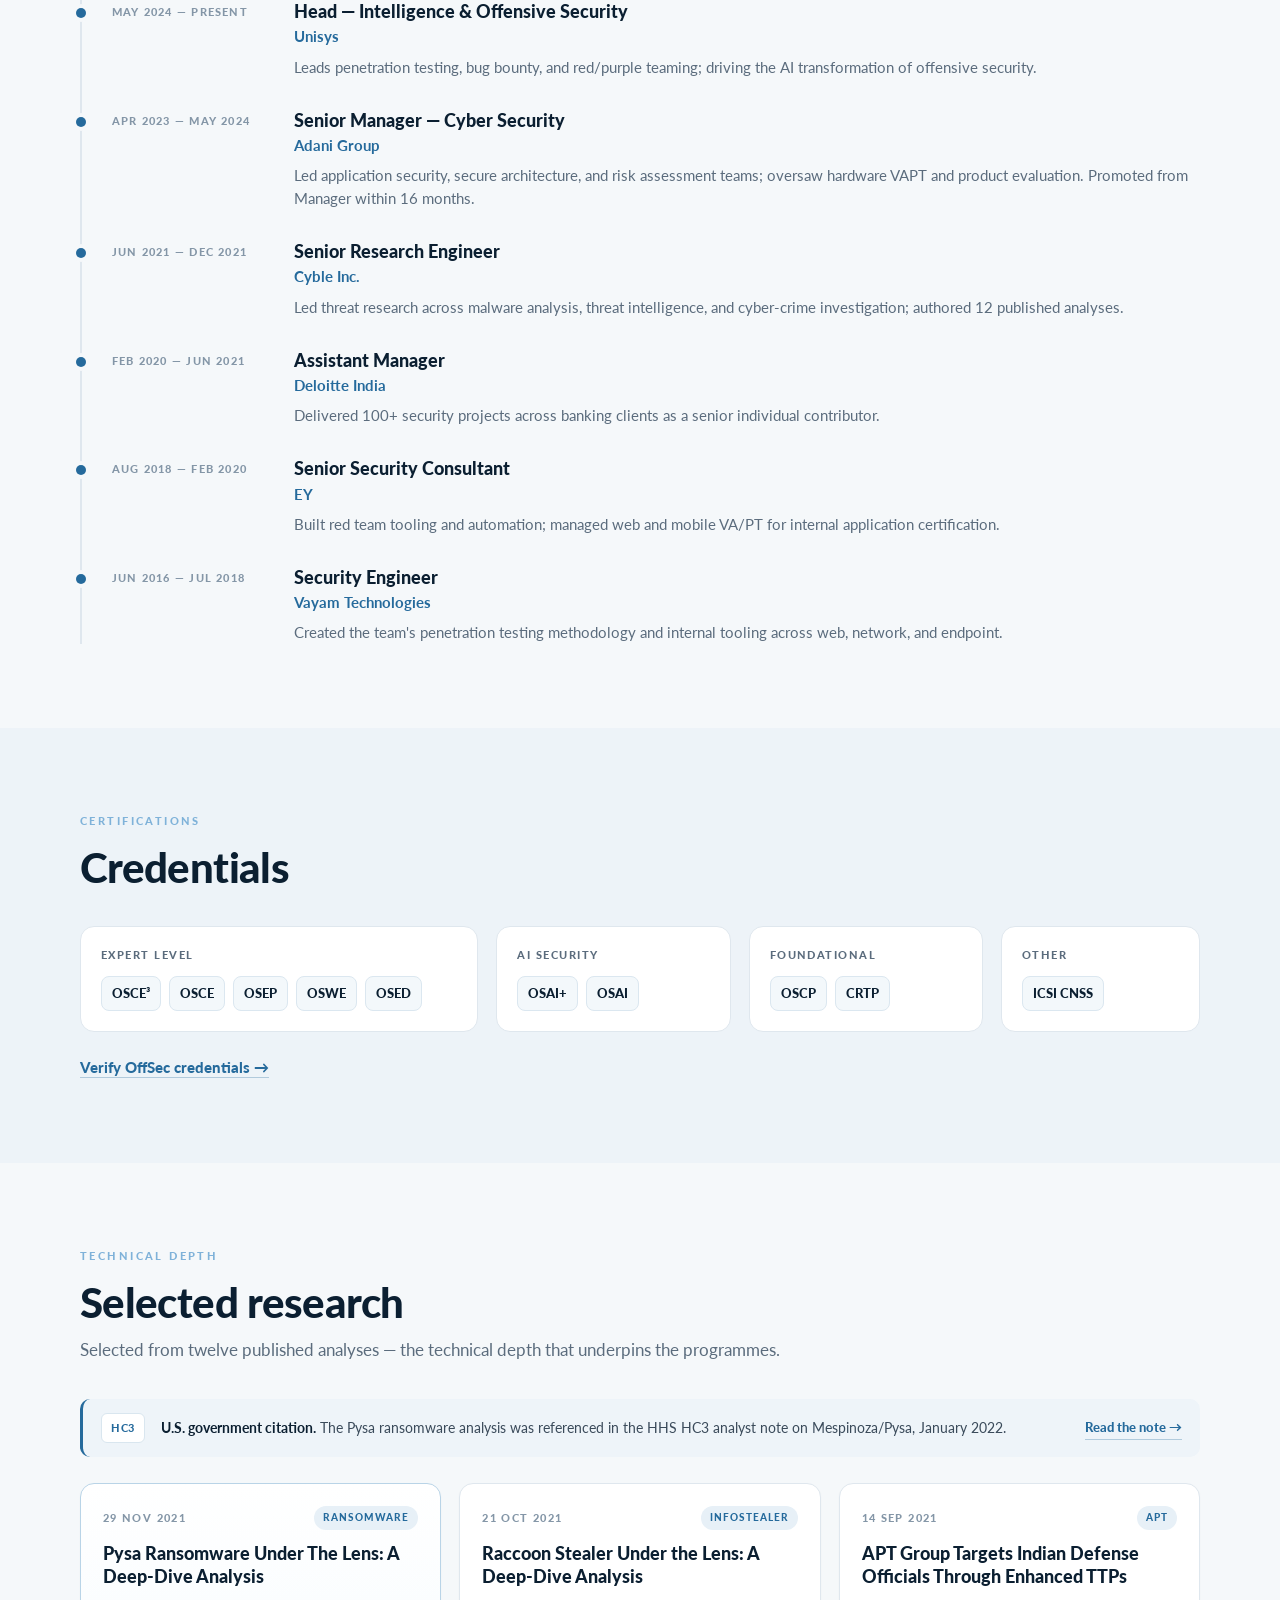
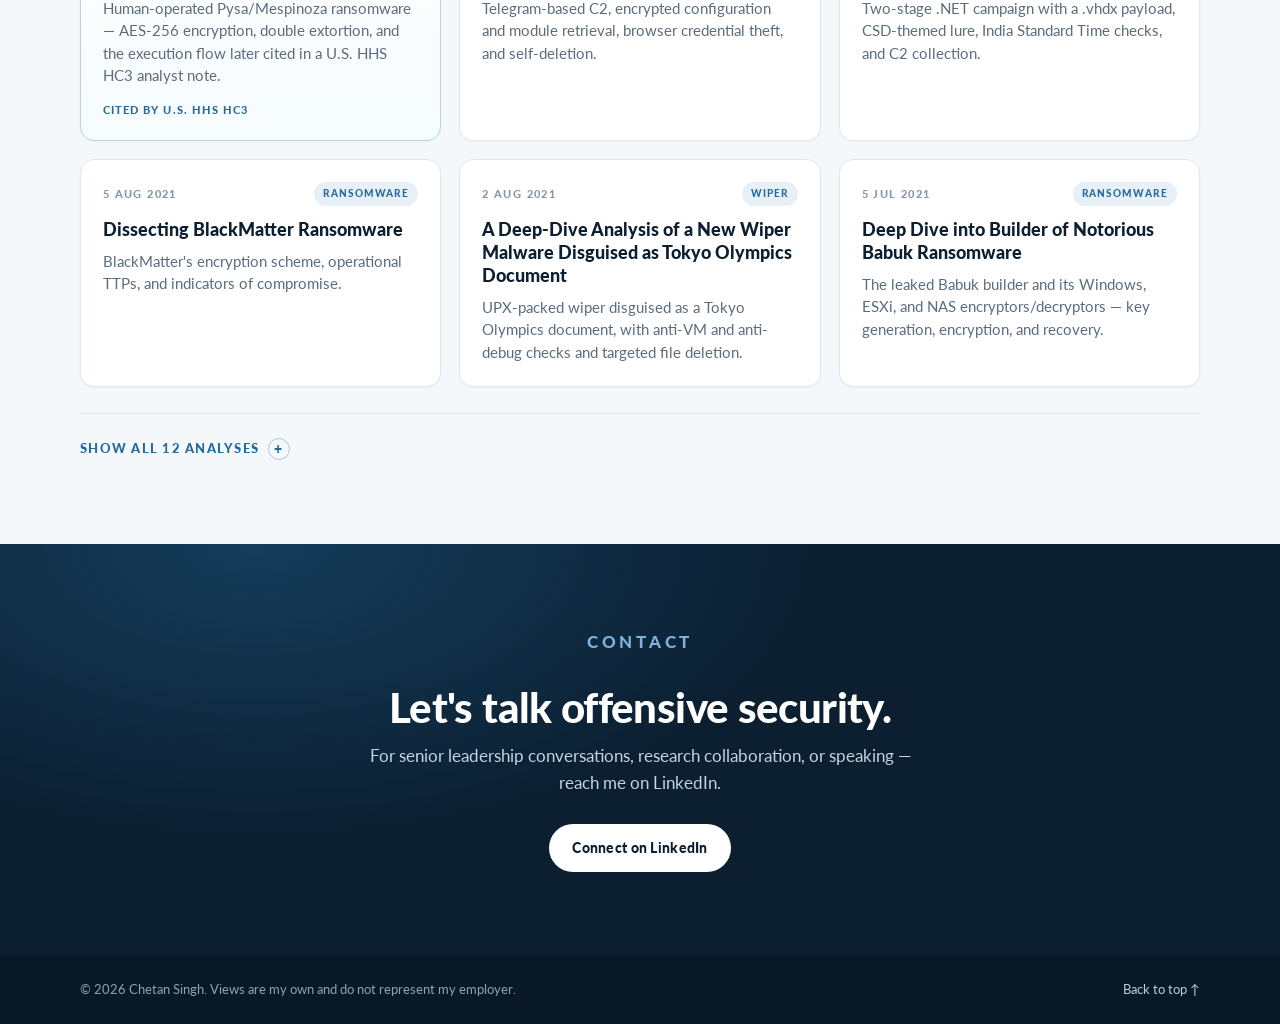
==== commit 824b5a38: "Move HC3 citation into Selected Research Remove the standalone recognition block and add a compact c" ====
--- a/index.html
+++ b/index.html
@@ -60,20 +60,6 @@
       </div>
     </section>
 
-    <section id="recognition" class="section recognition" aria-labelledby="recognition-title">
-      <div class="wrap">
-        <div class="callout">
-          <div class="callout-mark" aria-hidden="true">HC3</div>
-          <div class="callout-body">
-            <p class="eyebrow">U.S. government citation</p>
-            <h2 id="recognition-title">Pysa ransomware research cited by HHS HC3</h2>
-            <p>My analysis <em>Pysa Ransomware Under The Lens</em> was referenced in the U.S. Department of Health &amp; Human Services HC3 analyst note on Mespinoza/Pysa (January 2022), including the ransomware's execution-flow figure.</p>
-            <a class="text-link" href="https://www.aha.org/system/files/media/file/2022/01/hc3-tlp-white-analyst-note-mespinoza-goldburlap-cyborg-spider-january-6--2022.pdf" target="_blank" rel="noopener">Read the HC3 analyst note <span aria-hidden="true">→</span></a>
-          </div>
-        </div>
-      </div>
-    </section>
-
     <section id="leadership" class="section leadership-dark" aria-labelledby="leadership-title">
       <div class="wrap">
         <div class="ld-top">
@@ -209,6 +195,12 @@
           <p class="eyebrow">Technical depth</p>
           <h2 id="research-title">Selected research</h2>
           <p class="section-sub">Selected from twelve published analyses — the technical depth that underpins the programmes.</p>
+        </div>
+
+        <div class="research-cite">
+          <span class="cite-mark" aria-hidden="true">HC3</span>
+          <p><strong>U.S. government citation.</strong> The Pysa ransomware analysis was referenced in the HHS HC3 analyst note on Mespinoza/Pysa, January 2022.</p>
+          <a class="text-link" href="https://www.aha.org/system/files/media/file/2022/01/hc3-tlp-white-analyst-note-mespinoza-goldburlap-cyborg-spider-january-6--2022.pdf" target="_blank" rel="noopener">Read the note <span aria-hidden="true">→</span></a>
         </div>
 
         <div class="research-grid">
--- a/assets/styles.css
+++ b/assets/styles.css
@@ -271,52 +271,47 @@
   color: var(--muted);
 }
 
-/* ---------- Recognition ---------- */
-.recognition {
-  padding-top: 0;
-  padding-bottom: 56px;
-}
-
-.callout {
-  position: relative;
-  z-index: 2;
-  display: flex;
-  gap: 26px;
-  align-items: flex-start;
-  margin-top: -38px;
-  padding: 28px;
+/* ---------- Citation strip ---------- */
+.research-cite {
+  display: flex;
+  flex-wrap: wrap;
+  align-items: center;
+  gap: 10px 16px;
+  margin: 0 0 26px;
+  padding: 14px 18px;
+  background: #eef4f9;
+  border-left: 3px solid var(--accent);
+  border-radius: 10px;
+}
+
+.cite-mark {
+  display: inline-grid;
+  place-items: center;
+  min-width: 44px;
+  height: 30px;
+  padding: 0 8px;
+  border: 1px solid #d9e6ef;
+  border-radius: 6px;
   background: #fff;
-  border: 1px solid var(--line);
-  border-left: 4px solid var(--accent);
-  border-radius: var(--radius);
-  box-shadow: var(--shadow);
-}
-
-.callout-mark {
+  color: var(--accent);
+  font-size: 10.5px;
+  font-weight: 900;
+  letter-spacing: 0.06em;
+}
+
+.research-cite p {
+  flex: 1 1 420px;
+  margin: 0;
+  font-size: 13.8px;
+  line-height: 1.5;
+  color: #3a4a5a;
+}
+.research-cite p strong { color: var(--navy); }
+
+.research-cite .text-link {
   flex: 0 0 auto;
-  display: grid;
-  place-items: center;
-  width: 64px;
-  height: 64px;
-  border-radius: 12px;
-  background: var(--accent-soft);
-  color: var(--accent);
-  font-size: 14px;
-  font-weight: 900;
-  letter-spacing: 0.06em;
-}
-
-.callout .eyebrow { color: var(--accent); margin-bottom: 8px; }
-
-.callout h2 {
-  margin: 0 0 8px;
-  font-size: clamp(21px, 2.4vw, 26px);
-}
-
-.callout p {
-  margin: 0 0 12px;
-  color: var(--muted);
-  font-size: 15.5px;
+  margin-left: auto;
+  font-size: 13px;
 }
 
 .text-link {
@@ -333,6 +328,7 @@
 .leadership-dark {
   position: relative;
   overflow: hidden;
+  border-top: 1px solid rgba(255, 255, 255, 0.08);
   background:
     radial-gradient(900px 520px at 88% -10%, rgba(37, 106, 156, 0.55) 0%, rgba(37, 106, 156, 0) 65%),
     linear-gradient(180deg, #0b1f31 0%, #0e2439 100%);
@@ -786,7 +782,7 @@
   .stat-num { font-size: 25px; }
 
   .section { padding: 62px 0; }
-  .recognition { padding-top: 0; padding-bottom: 40px; }
+  .research-cite .text-link { margin-left: 0; }
 
   .callout {
     flex-direction: column;
